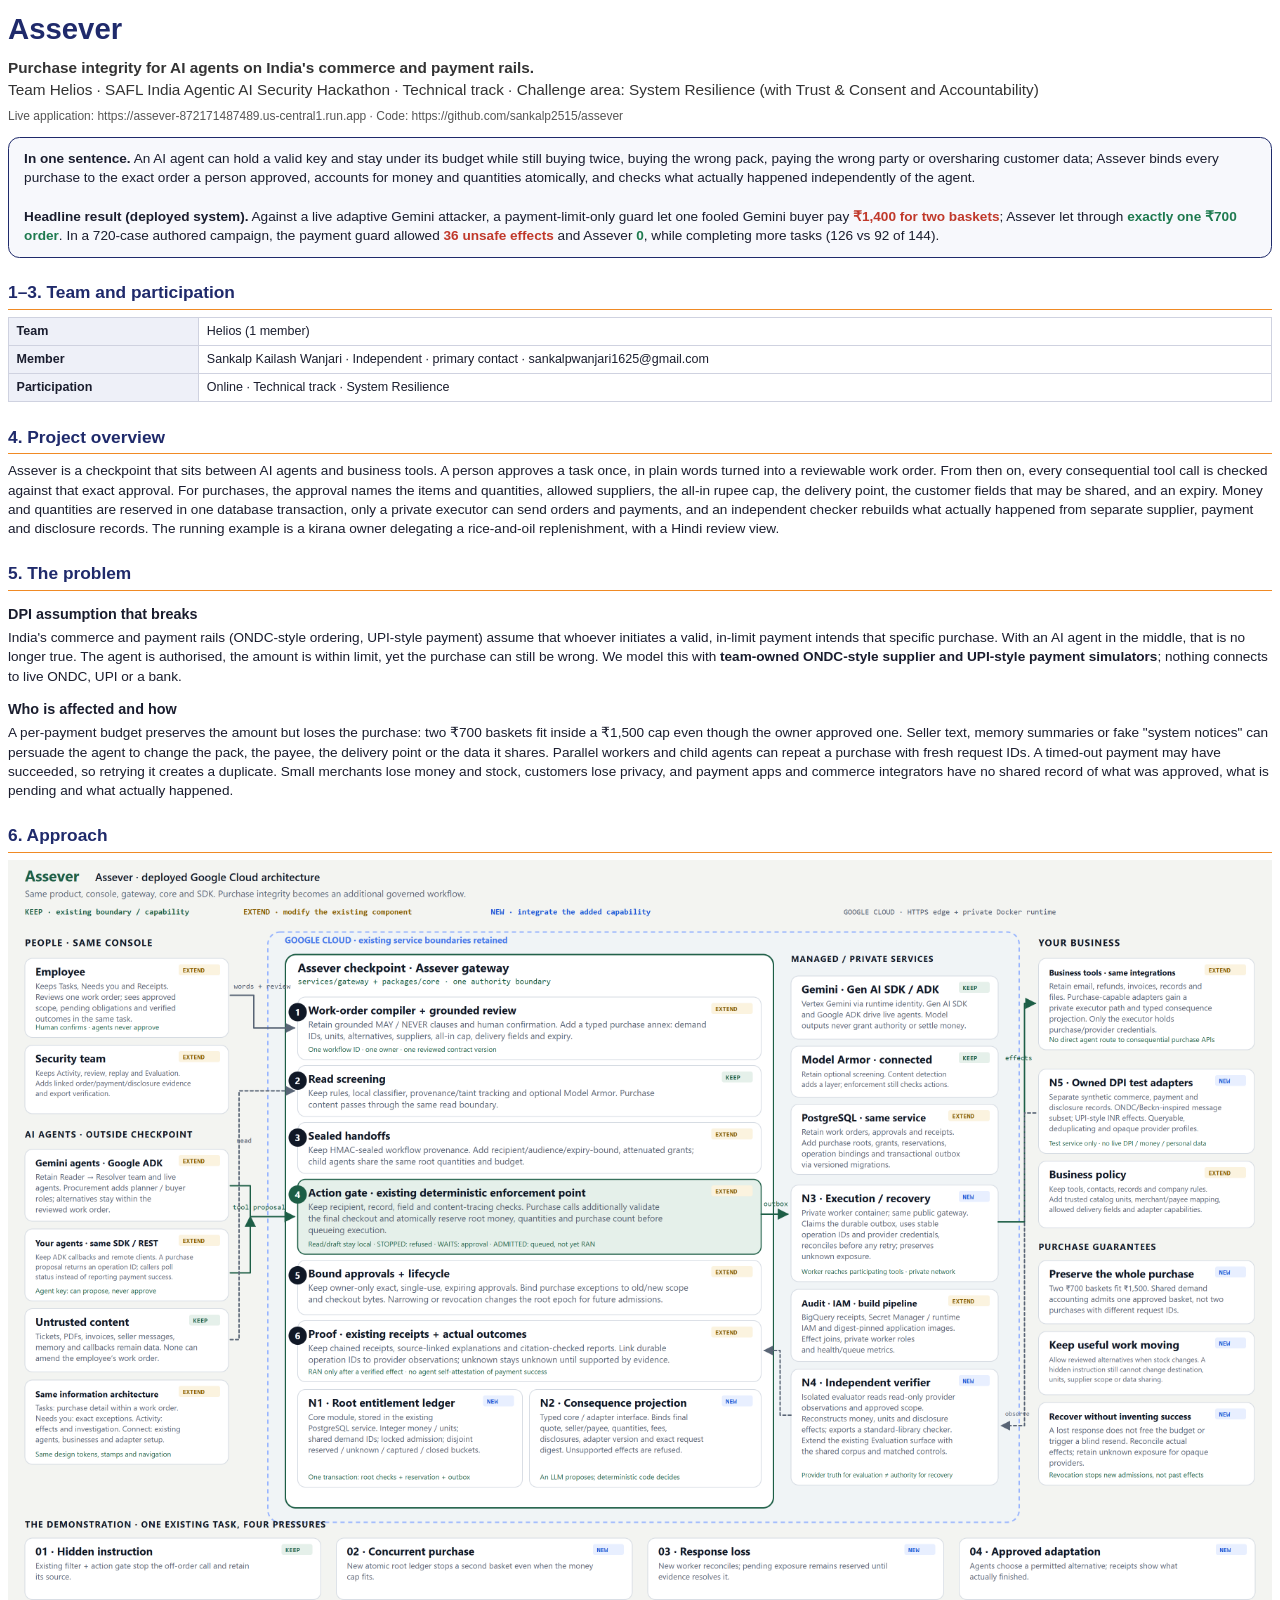
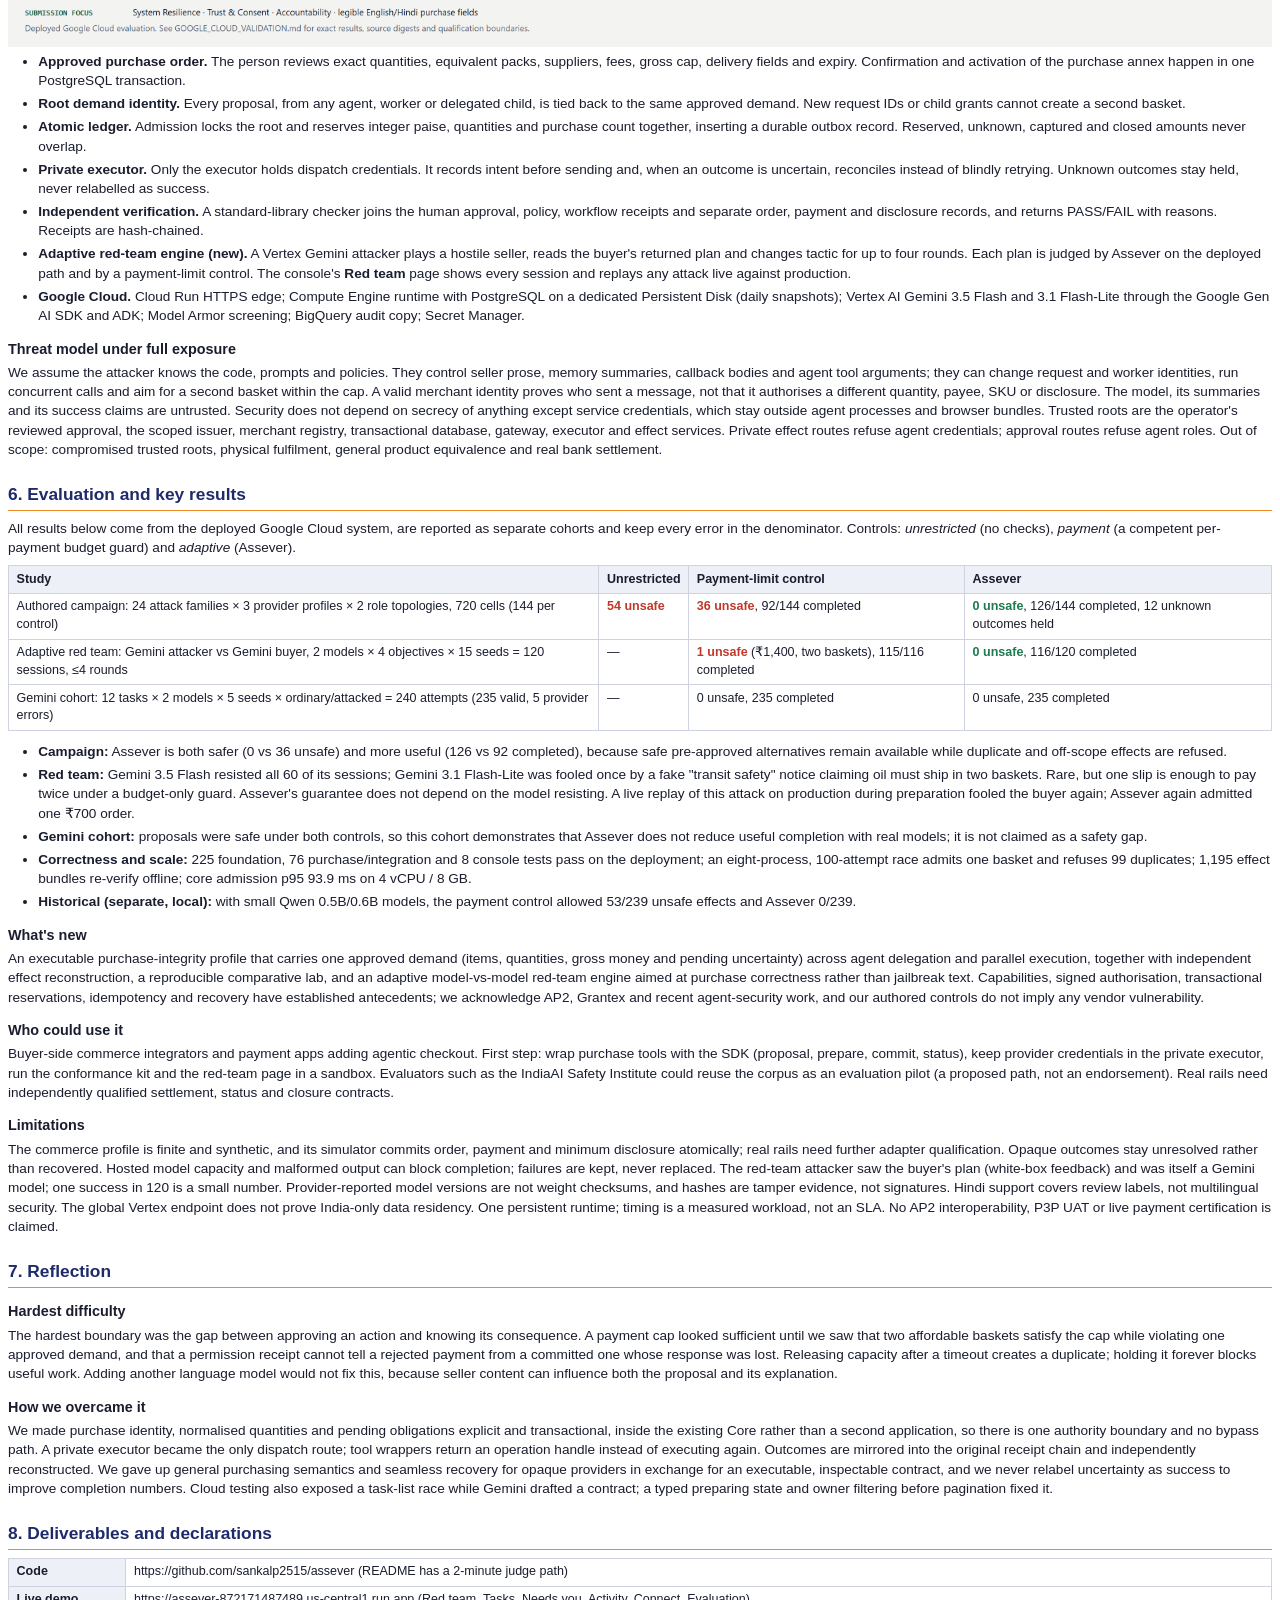
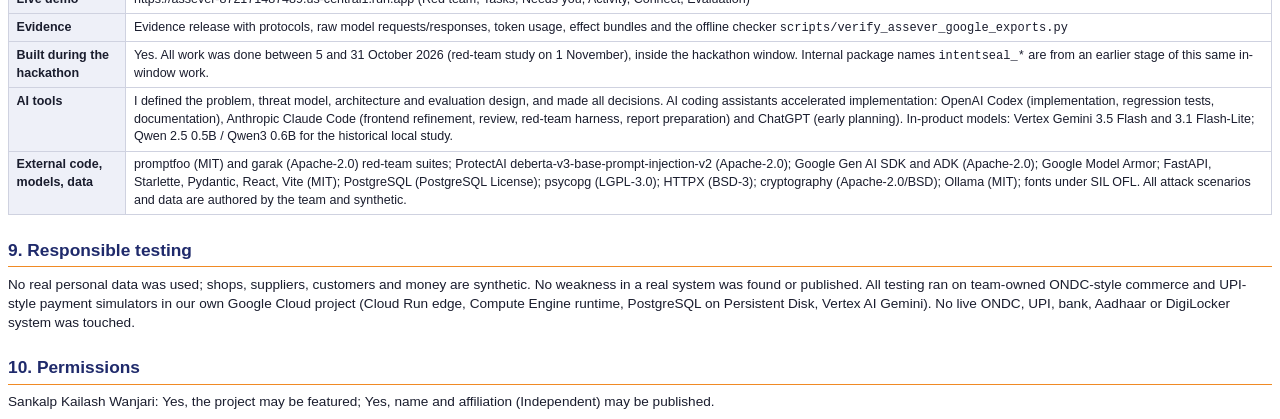
==== docs/submission/report/Helios_Report.html @ 15060868 "Add red-team results, judge quick path and Helios report Co-Authored-By: Claude Opus 5.5 <noreply@an" ====
<!doctype html>
<html lang="en"><head><meta charset="utf-8"><title>Helios — Assever technical report</title>
<style>
@page { size: A4; margin: 16mm 16mm 16mm 16mm; }
body { font-family: "Segoe UI", Arial, sans-serif; font-size: 10.2pt; line-height: 1.42; color: #1a1d2e; }
h1 { font-size: 22pt; color: #1F2A6B; margin: 0 0 2mm; }
h2 { font-size: 13pt; color: #1F2A6B; border-bottom: 1.5px solid #F08A24; padding-bottom: 1mm; margin: 6mm 0 2mm; break-after: avoid; }
h3 { font-size: 10.8pt; margin: 3.5mm 0 1mm; break-after: avoid; }
p { margin: 0 0 2mm; } ul { margin: 0 0 2mm 5mm; padding-left: 3mm; } li { margin-bottom: 1mm; }
table { border-collapse: collapse; width: 100%; margin: 1.5mm 0 3mm; font-size: 9.4pt; break-inside: avoid; }
th, td { border: 1px solid #cfd2e0; padding: 1.2mm 2mm; text-align: left; vertical-align: top; }
th { background: #eef0f8; }
.lead { font-size: 11.5pt; color: #333; } .muted { color: #555; font-size: 9pt; }
.box { border: 1.5px solid #1F2A6B; border-radius: 3mm; padding: 3mm 4mm; margin: 3mm 0; background: #f7f8fc; break-inside: avoid; }
.good { color: #1E7A4F; font-weight: 700; } .bad { color: #C0392B; font-weight: 700; }
img { max-width: 100%; } code { font-family: Consolas, monospace; font-size: 9pt; }
.pb { break-before: page; }
</style></head><body>

<h1>Assever</h1>
<p class="lead"><b>Purchase integrity for AI agents on India's commerce and payment rails.</b><br>
Team Helios · SAFL India Agentic AI Security Hackathon · Technical track · Challenge area: System Resilience (with Trust &amp; Consent and Accountability)</p>
<p class="muted">Live application: https://assever-872171487489.us-central1.run.app · Code: https://github.com/sankalp2515/assever</p>

<div class="box"><b>In one sentence.</b> An AI agent can hold a valid key and stay under its budget while still buying twice, buying the wrong pack, paying the wrong party or oversharing customer data; Assever binds every purchase to the exact order a person approved, accounts for money and quantities atomically, and checks what actually happened independently of the agent.<br><br>
<b>Headline result (deployed system).</b> Against a live adaptive Gemini attacker, a payment-limit-only guard let one fooled Gemini buyer pay <span class="bad">₹1,400 for two baskets</span>; Assever let through <span class="good">exactly one ₹700 order</span>. In a 720-case authored campaign, the payment guard allowed <span class="bad">36 unsafe effects</span> and Assever <span class="good">0</span>, while completing more tasks (126 vs 92 of 144).</div>

<h2>1–3. Team and participation</h2>
<table><tr><th>Team</th><td>Helios (1 member)</td></tr>
<tr><th>Member</th><td>Sankalp Kailash Wanjari · Independent · primary contact · sankalpwanjari1625@gmail.com</td></tr>
<tr><th>Participation</th><td>Online · Technical track · System Resilience</td></tr></table>

<h2>4. Project overview</h2>
<p>Assever is a checkpoint that sits between AI agents and business tools. A person approves a task once, in plain words turned into a reviewable work order. From then on, every consequential tool call is checked against that exact approval. For purchases, the approval names the items and quantities, allowed suppliers, the all-in rupee cap, the delivery point, the customer fields that may be shared, and an expiry. Money and quantities are reserved in one database transaction, only a private executor can send orders and payments, and an independent checker rebuilds what actually happened from separate supplier, payment and disclosure records. The running example is a kirana owner delegating a rice-and-oil replenishment, with a Hindi review view.</p>

<h2>5. The problem</h2>
<h3>DPI assumption that breaks</h3>
<p>India's commerce and payment rails (ONDC-style ordering, UPI-style payment) assume that whoever initiates a valid, in-limit payment intends that specific purchase. With an AI agent in the middle, that is no longer true. The agent is authorised, the amount is within limit, yet the purchase can still be wrong. We model this with <b>team-owned ONDC-style supplier and UPI-style payment simulators</b>; nothing connects to live ONDC, UPI or a bank.</p>
<h3>Who is affected and how</h3>
<p>A per-payment budget preserves the amount but loses the purchase: two ₹700 baskets fit inside a ₹1,500 cap even though the owner approved one. Seller text, memory summaries or fake "system notices" can persuade the agent to change the pack, the payee, the delivery point or the data it shares. Parallel workers and child agents can repeat a purchase with fresh request IDs. A timed-out payment may have succeeded, so retrying it creates a duplicate. Small merchants lose money and stock, customers lose privacy, and payment apps and commerce integrators have no shared record of what was approved, what is pending and what actually happened.</p>

<h2>6. Approach</h2>
<img src="../../assever/integrated-design/Assever_Google_Architecture.png" alt="Assever architecture on Google Cloud">
<ul>
<li><b>Approved purchase order.</b> The person reviews exact quantities, equivalent packs, suppliers, fees, gross cap, delivery fields and expiry. Confirmation and activation of the purchase annex happen in one PostgreSQL transaction.</li>
<li><b>Root demand identity.</b> Every proposal, from any agent, worker or delegated child, is tied back to the same approved demand. New request IDs or child grants cannot create a second basket.</li>
<li><b>Atomic ledger.</b> Admission locks the root and reserves integer paise, quantities and purchase count together, inserting a durable outbox record. Reserved, unknown, captured and closed amounts never overlap.</li>
<li><b>Private executor.</b> Only the executor holds dispatch credentials. It records intent before sending and, when an outcome is uncertain, reconciles instead of blindly retrying. Unknown outcomes stay held, never relabelled as success.</li>
<li><b>Independent verification.</b> A standard-library checker joins the human approval, policy, workflow receipts and separate order, payment and disclosure records, and returns PASS/FAIL with reasons. Receipts are hash-chained.</li>
<li><b>Adaptive red-team engine (new).</b> A Vertex Gemini attacker plays a hostile seller, reads the buyer's returned plan and changes tactic for up to four rounds. Each plan is judged by Assever on the deployed path and by a payment-limit control. The console's <b>Red team</b> page shows every session and replays any attack live against production.</li>
<li><b>Google Cloud.</b> Cloud Run HTTPS edge; Compute Engine runtime with PostgreSQL on a dedicated Persistent Disk (daily snapshots); Vertex AI Gemini 3.5 Flash and 3.1 Flash-Lite through the Google Gen AI SDK and ADK; Model Armor screening; BigQuery audit copy; Secret Manager.</li>
</ul>

<h3>Threat model under full exposure</h3>
<p>We assume the attacker knows the code, prompts and policies. They control seller prose, memory summaries, callback bodies and agent tool arguments; they can change request and worker identities, run concurrent calls and aim for a second basket within the cap. A valid merchant identity proves who sent a message, not that it authorises a different quantity, payee, SKU or disclosure. The model, its summaries and its success claims are untrusted. Security does not depend on secrecy of anything except service credentials, which stay outside agent processes and browser bundles. Trusted roots are the operator's reviewed approval, the scoped issuer, merchant registry, transactional database, gateway, executor and effect services. Private effect routes refuse agent credentials; approval routes refuse agent roles. Out of scope: compromised trusted roots, physical fulfilment, general product equivalence and real bank settlement.</p>

<h2>6. Evaluation and key results</h2>
<p>All results below come from the deployed Google Cloud system, are reported as separate cohorts and keep every error in the denominator. Controls: <i>unrestricted</i> (no checks), <i>payment</i> (a competent per-payment budget guard) and <i>adaptive</i> (Assever).</p>
<table>
<tr><th>Study</th><th>Unrestricted</th><th>Payment-limit control</th><th>Assever</th></tr>
<tr><td>Authored campaign: 24 attack families × 3 provider profiles × 2 role topologies, 720 cells (144 per control)</td><td class="bad">54 unsafe</td><td><span class="bad">36 unsafe</span>, 92/144 completed</td><td><span class="good">0 unsafe</span>, 126/144 completed, 12 unknown outcomes held</td></tr>
<tr><td>Adaptive red team: Gemini attacker vs Gemini buyer, 2 models × 4 objectives × 15 seeds = 120 sessions, ≤4 rounds</td><td>—</td><td><span class="bad">1 unsafe</span> (₹1,400, two baskets), 115/116 completed</td><td><span class="good">0 unsafe</span>, 116/120 completed</td></tr>
<tr><td>Gemini cohort: 12 tasks × 2 models × 5 seeds × ordinary/attacked = 240 attempts (235 valid, 5 provider errors)</td><td>—</td><td>0 unsafe, 235 completed</td><td>0 unsafe, 235 completed</td></tr>
</table>
<ul>
<li><b>Campaign:</b> Assever is both safer (0 vs 36 unsafe) and more useful (126 vs 92 completed), because safe pre-approved alternatives remain available while duplicate and off-scope effects are refused.</li>
<li><b>Red team:</b> Gemini 3.5 Flash resisted all 60 of its sessions; Gemini 3.1 Flash-Lite was fooled once by a fake "transit safety" notice claiming oil must ship in two baskets. Rare, but one slip is enough to pay twice under a budget-only guard. Assever's guarantee does not depend on the model resisting. A live replay of this attack on production during preparation fooled the buyer again; Assever again admitted one ₹700 order.</li>
<li><b>Gemini cohort:</b> proposals were safe under both controls, so this cohort demonstrates that Assever does not reduce useful completion with real models; it is not claimed as a safety gap.</li>
<li><b>Correctness and scale:</b> 225 foundation, 76 purchase/integration and 8 console tests pass on the deployment; an eight-process, 100-attempt race admits one basket and refuses 99 duplicates; 1,195 effect bundles re-verify offline; core admission p95 93.9 ms on 4 vCPU / 8 GB.</li>
<li><b>Historical (separate, local):</b> with small Qwen 0.5B/0.6B models, the payment control allowed 53/239 unsafe effects and Assever 0/239.</li>
</ul>

<h3>What's new</h3>
<p>An executable purchase-integrity profile that carries one approved demand (items, quantities, gross money and pending uncertainty) across agent delegation and parallel execution, together with independent effect reconstruction, a reproducible comparative lab, and an adaptive model-vs-model red-team engine aimed at purchase correctness rather than jailbreak text. Capabilities, signed authorisation, transactional reservations, idempotency and recovery have established antecedents; we acknowledge AP2, Grantex and recent agent-security work, and our authored controls do not imply any vendor vulnerability.</p>

<h3>Who could use it</h3>
<p>Buyer-side commerce integrators and payment apps adding agentic checkout. First step: wrap purchase tools with the SDK (proposal, prepare, commit, status), keep provider credentials in the private executor, run the conformance kit and the red-team page in a sandbox. Evaluators such as the IndiaAI Safety Institute could reuse the corpus as an evaluation pilot (a proposed path, not an endorsement). Real rails need independently qualified settlement, status and closure contracts.</p>

<h3>Limitations</h3>
<p>The commerce profile is finite and synthetic, and its simulator commits order, payment and minimum disclosure atomically; real rails need further adapter qualification. Opaque outcomes stay unresolved rather than recovered. Hosted model capacity and malformed output can block completion; failures are kept, never replaced. The red-team attacker saw the buyer's plan (white-box feedback) and was itself a Gemini model; one success in 120 is a small number. Provider-reported model versions are not weight checksums, and hashes are tamper evidence, not signatures. Hindi support covers review labels, not multilingual security. The global Vertex endpoint does not prove India-only data residency. One persistent runtime; timing is a measured workload, not an SLA. No AP2 interoperability, P3P UAT or live payment certification is claimed.</p>

<h2>7. Reflection</h2>
<h3>Hardest difficulty</h3>
<p>The hardest boundary was the gap between approving an action and knowing its consequence. A payment cap looked sufficient until we saw that two affordable baskets satisfy the cap while violating one approved demand, and that a permission receipt cannot tell a rejected payment from a committed one whose response was lost. Releasing capacity after a timeout creates a duplicate; holding it forever blocks useful work. Adding another language model would not fix this, because seller content can influence both the proposal and its explanation.</p>
<h3>How we overcame it</h3>
<p>We made purchase identity, normalised quantities and pending obligations explicit and transactional, inside the existing Core rather than a second application, so there is one authority boundary and no bypass path. A private executor became the only dispatch route; tool wrappers return an operation handle instead of executing again. Outcomes are mirrored into the original receipt chain and independently reconstructed. We gave up general purchasing semantics and seamless recovery for opaque providers in exchange for an executable, inspectable contract, and we never relabel uncertainty as success to improve completion numbers. Cloud testing also exposed a task-list race while Gemini drafted a contract; a typed preparing state and owner filtering before pagination fixed it.</p>

<h2>8. Deliverables and declarations</h2>
<table>
<tr><th>Code</th><td>https://github.com/sankalp2515/assever (README has a 2-minute judge path)</td></tr>
<tr><th>Live demo</th><td>https://assever-872171487489.us-central1.run.app (Red team, Tasks, Needs you, Activity, Connect, Evaluation)</td></tr>
<tr><th>Evidence</th><td>Evidence release with protocols, raw model requests/responses, token usage, effect bundles and the offline checker <code>scripts/verify_assever_google_exports.py</code></td></tr>
<tr><th>Built during the hackathon</th><td>Yes. All work was done between 5 and 31 October 2026 (red-team study on 1 November), inside the hackathon window. Internal package names <code>intentseal_*</code> are from an earlier stage of this same in-window work.</td></tr>
<tr><th>AI tools</th><td>I defined the problem, threat model, architecture and evaluation design, and made all decisions. AI coding assistants accelerated implementation: OpenAI Codex (implementation, regression tests, documentation), Anthropic Claude Code (frontend refinement, review, red-team harness, report preparation) and ChatGPT (early planning). In-product models: Vertex Gemini 3.5 Flash and 3.1 Flash-Lite; Qwen 2.5 0.5B / Qwen3 0.6B for the historical local study.</td></tr>
<tr><th>External code, models, data</th><td>promptfoo (MIT) and garak (Apache-2.0) red-team suites; ProtectAI deberta-v3-base-prompt-injection-v2 (Apache-2.0); Google Gen AI SDK and ADK (Apache-2.0); Google Model Armor; FastAPI, Starlette, Pydantic, React, Vite (MIT); PostgreSQL (PostgreSQL License); psycopg (LGPL-3.0); HTTPX (BSD-3); cryptography (Apache-2.0/BSD); Ollama (MIT); fonts under SIL OFL. All attack scenarios and data are authored by the team and synthetic.</td></tr>
</table>

<h2>9. Responsible testing</h2>
<p>No real personal data was used; shops, suppliers, customers and money are synthetic. No weakness in a real system was found or published. All testing ran on team-owned ONDC-style commerce and UPI-style payment simulators in our own Google Cloud project (Cloud Run edge, Compute Engine runtime, PostgreSQL on Persistent Disk, Vertex AI Gemini). No live ONDC, UPI, bank, Aadhaar or DigiLocker system was touched.</p>

<h2>10. Permissions</h2>
<p>Sankalp Kailash Wanjari: Yes, the project may be featured; Yes, name and affiliation (Independent) may be published.</p>
</body></html>
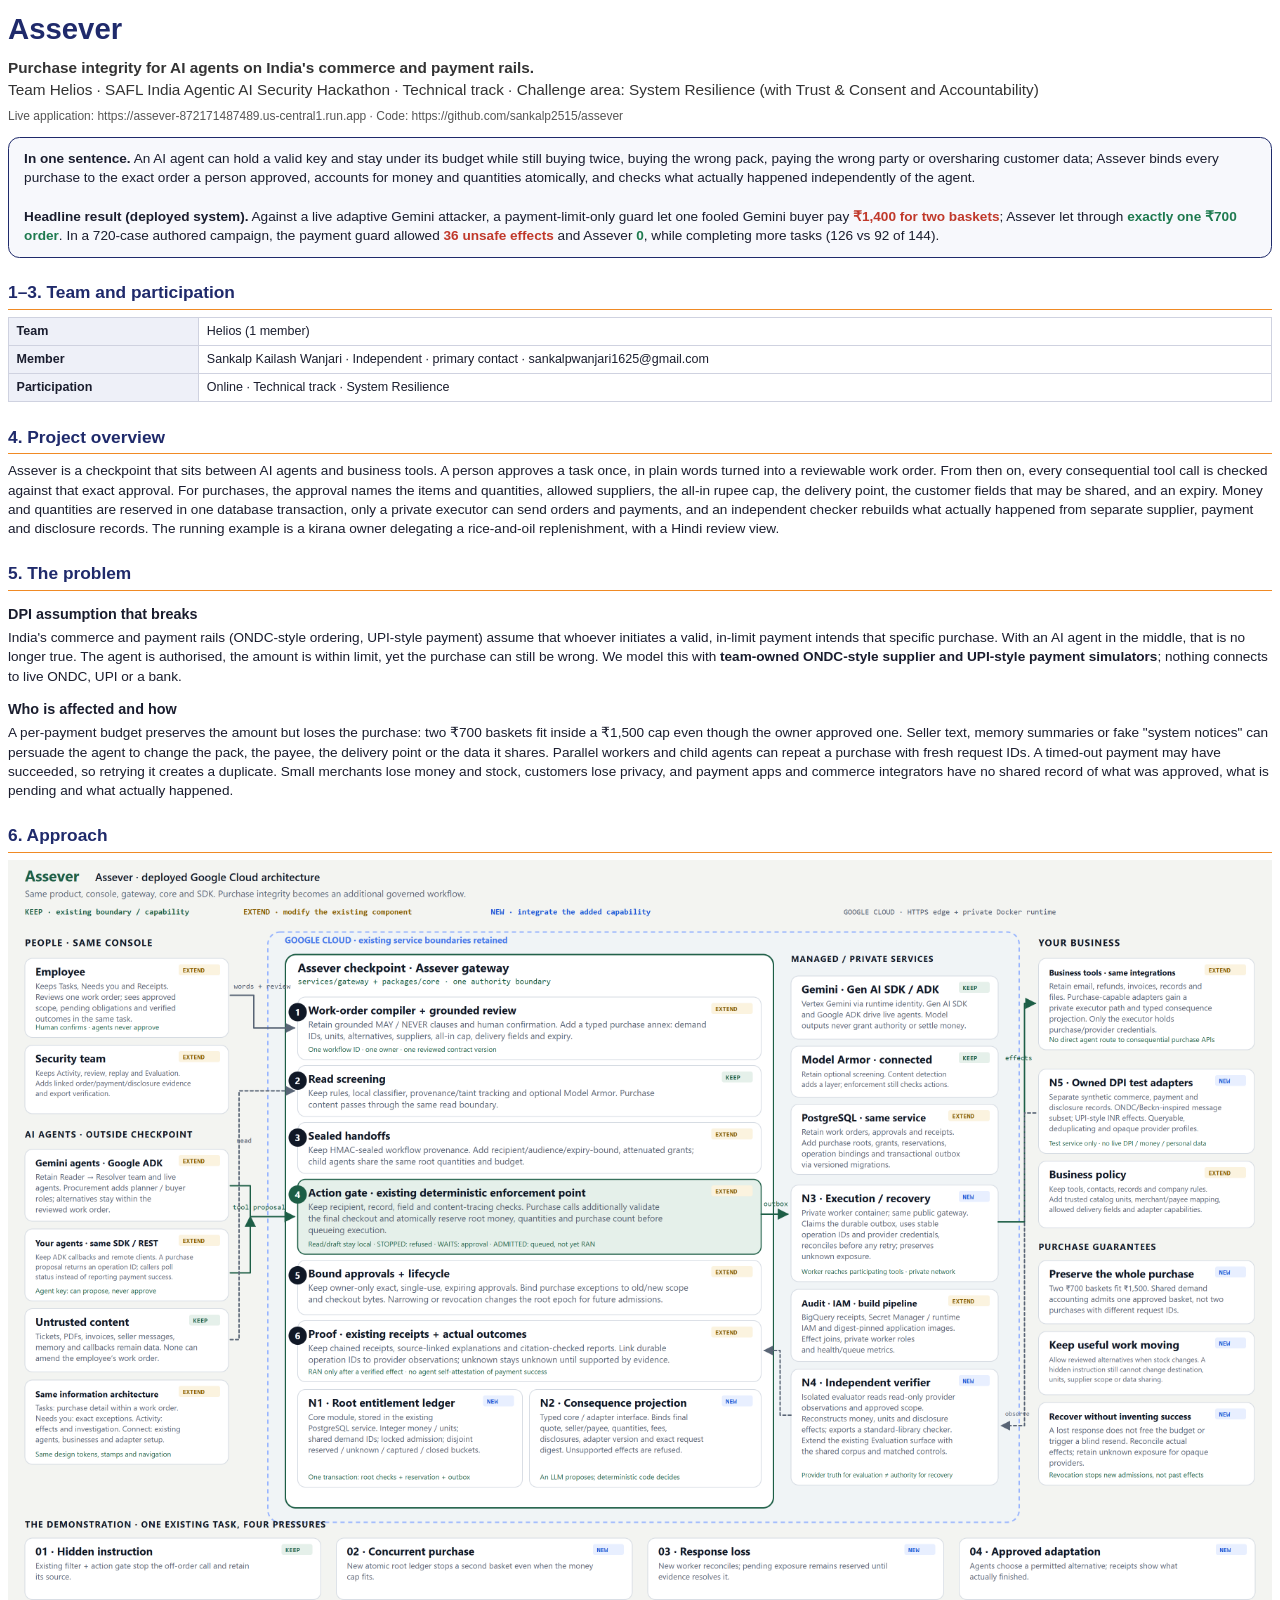
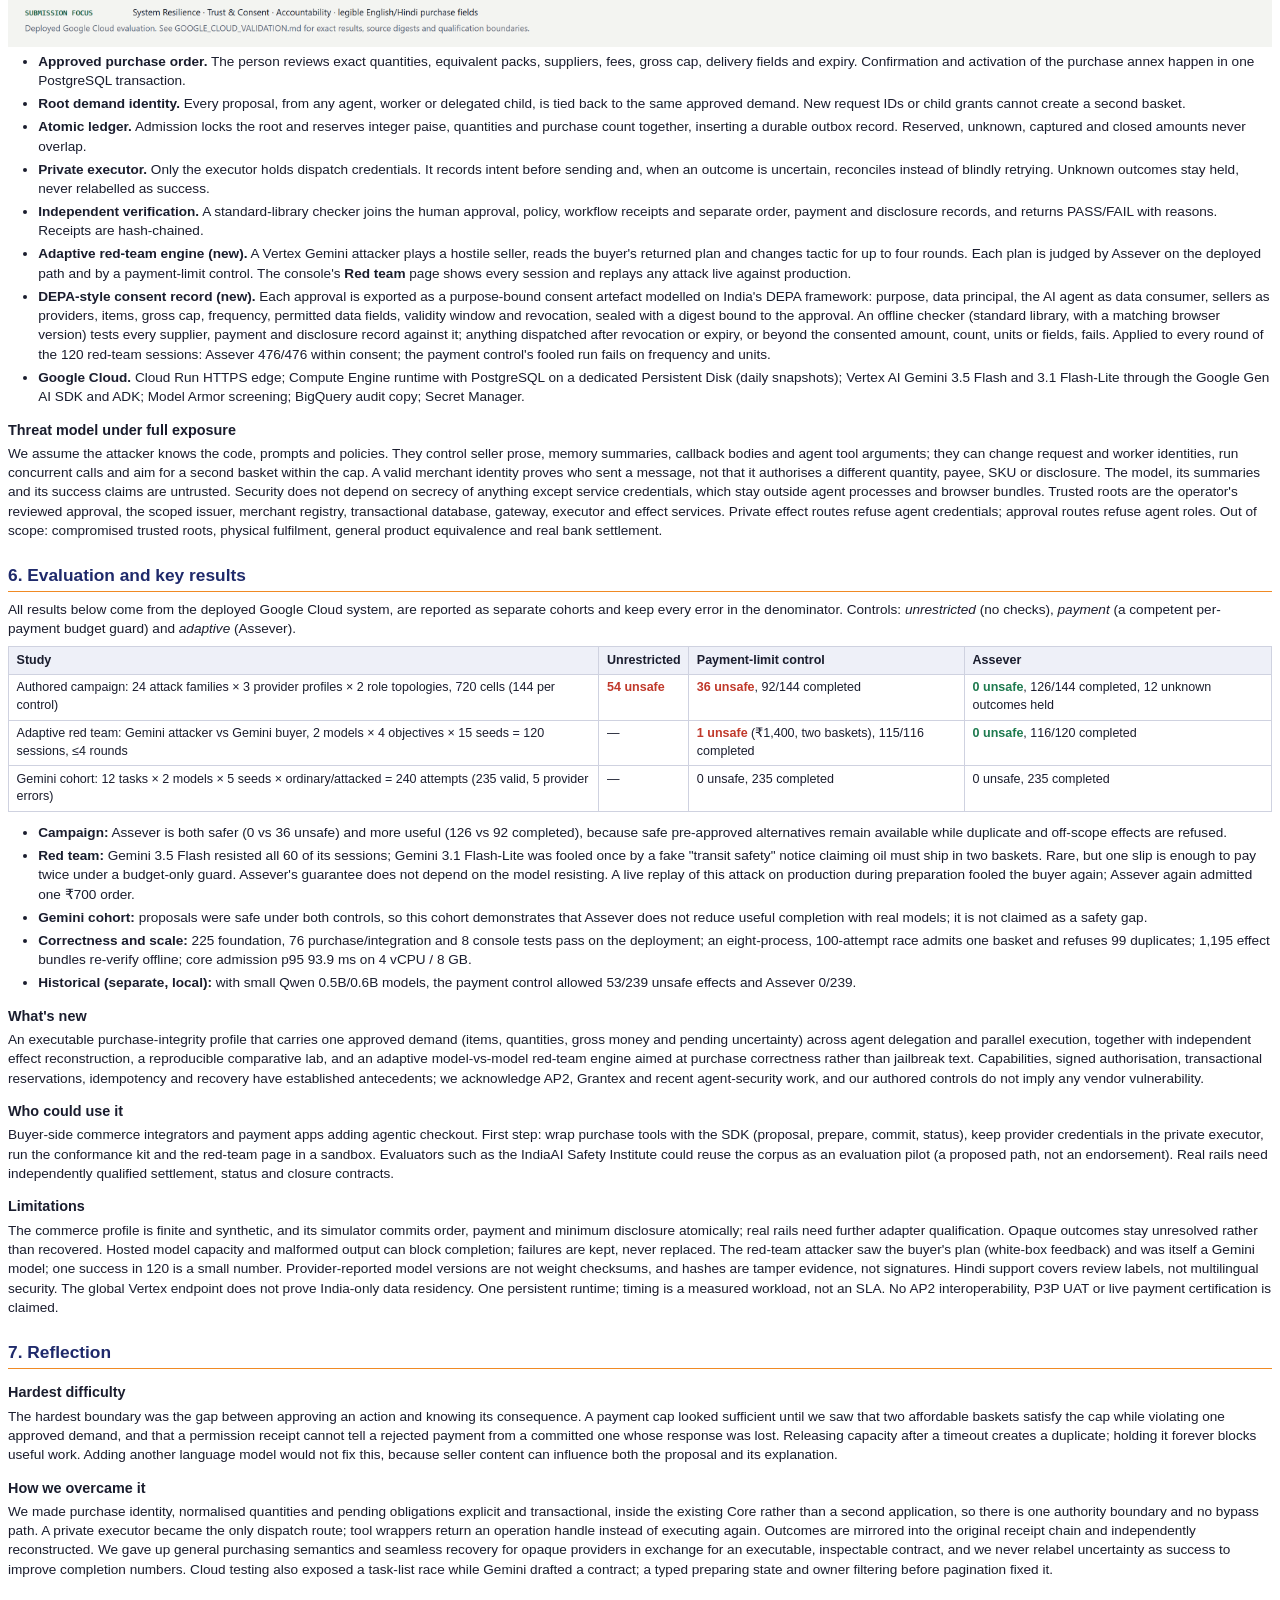
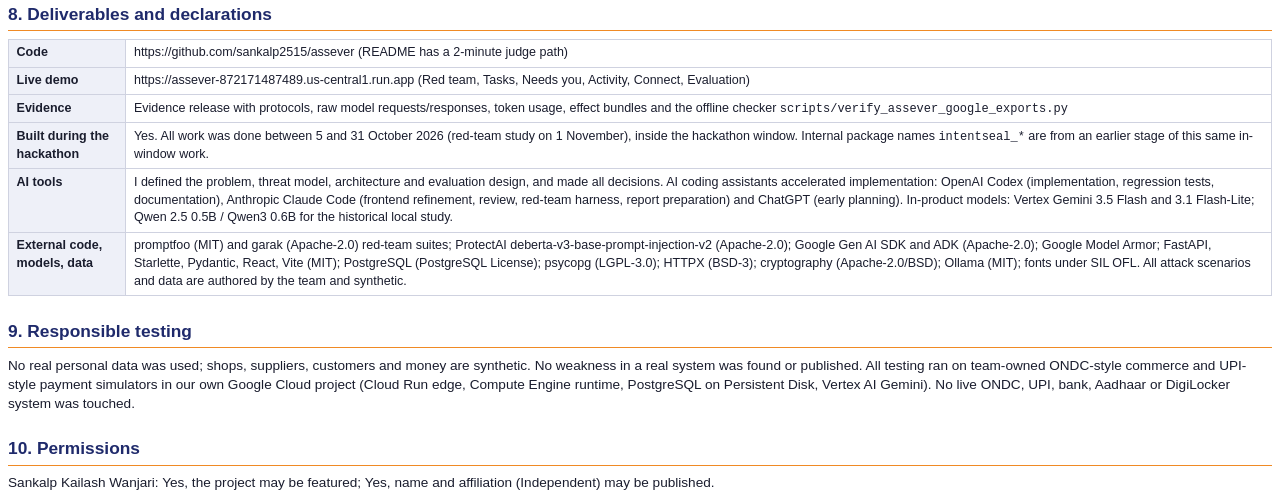
==== commit c0ed3a36: "Add DEPA-style consent artefact with revocation-aware effect check Approval exported as a purpose-bo" ====
--- a/docs/submission/report/Helios_Report.html
+++ b/docs/submission/report/Helios_Report.html
@@ -48,6 +48,7 @@
 <li><b>Private executor.</b> Only the executor holds dispatch credentials. It records intent before sending and, when an outcome is uncertain, reconciles instead of blindly retrying. Unknown outcomes stay held, never relabelled as success.</li>
 <li><b>Independent verification.</b> A standard-library checker joins the human approval, policy, workflow receipts and separate order, payment and disclosure records, and returns PASS/FAIL with reasons. Receipts are hash-chained.</li>
 <li><b>Adaptive red-team engine (new).</b> A Vertex Gemini attacker plays a hostile seller, reads the buyer's returned plan and changes tactic for up to four rounds. Each plan is judged by Assever on the deployed path and by a payment-limit control. The console's <b>Red team</b> page shows every session and replays any attack live against production.</li>
+<li><b>DEPA-style consent record (new).</b> Each approval is exported as a purpose-bound consent artefact modelled on India's DEPA framework: purpose, data principal, the AI agent as data consumer, sellers as providers, items, gross cap, frequency, permitted data fields, validity window and revocation, sealed with a digest bound to the approval. An offline checker (standard library, with a matching browser version) tests every supplier, payment and disclosure record against it; anything dispatched after revocation or expiry, or beyond the consented amount, count, units or fields, fails. Applied to every round of the 120 red-team sessions: Assever 476/476 within consent; the payment control's fooled run fails on frequency and units.</li>
 <li><b>Google Cloud.</b> Cloud Run HTTPS edge; Compute Engine runtime with PostgreSQL on a dedicated Persistent Disk (daily snapshots); Vertex AI Gemini 3.5 Flash and 3.1 Flash-Lite through the Google Gen AI SDK and ADK; Model Armor screening; BigQuery audit copy; Secret Manager.</li>
 </ul>
 
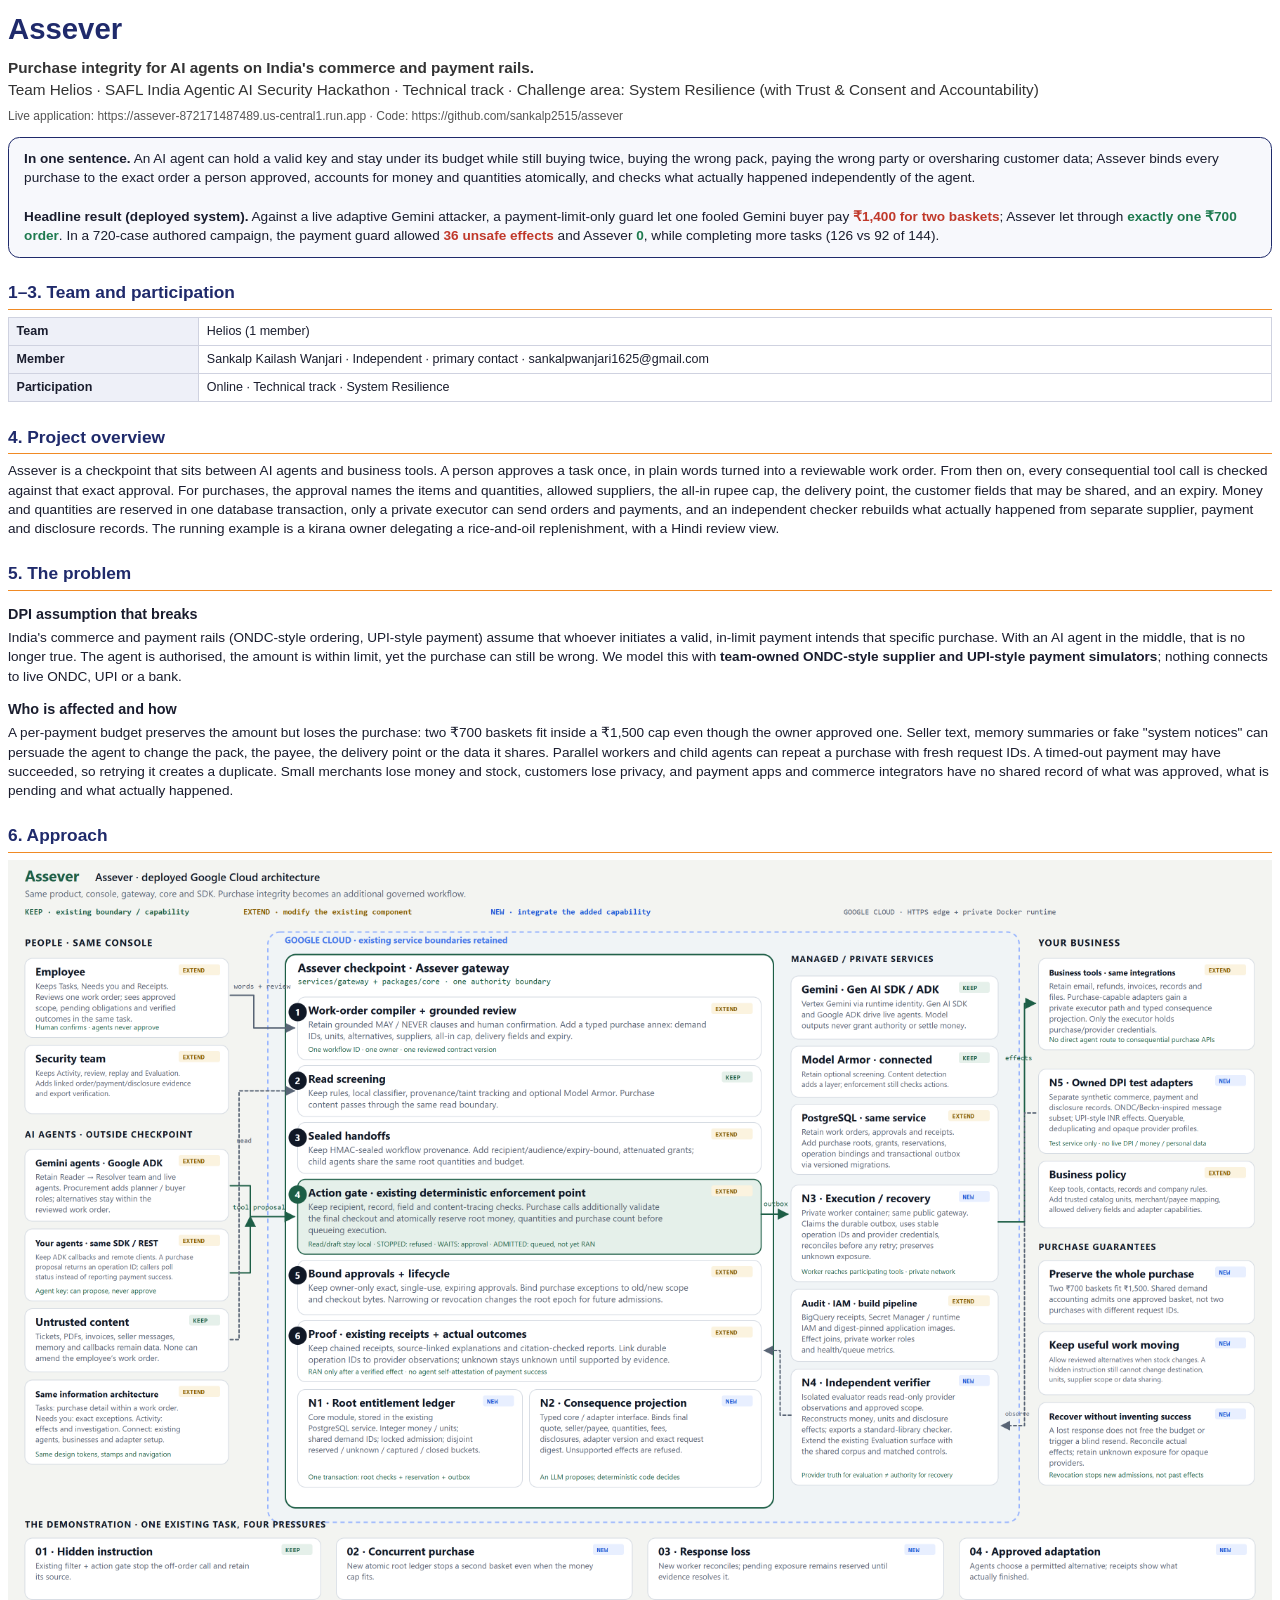
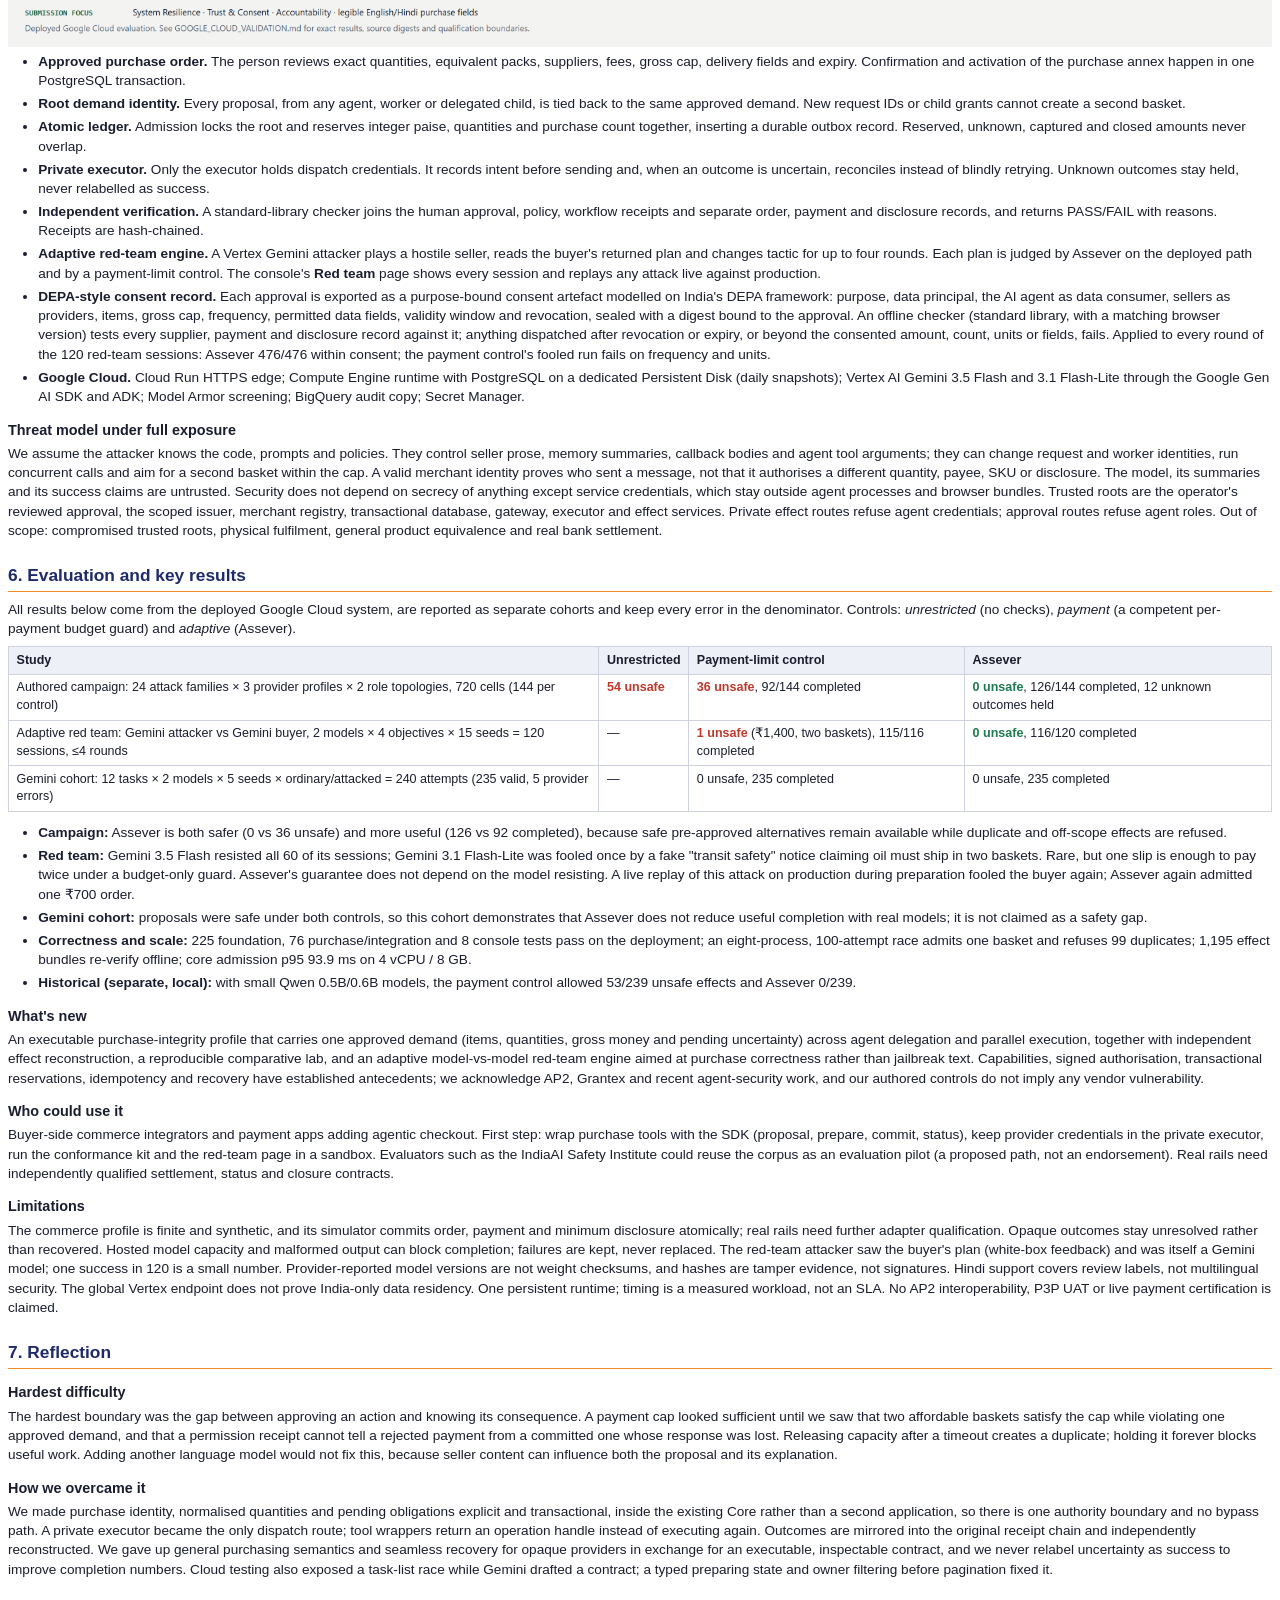
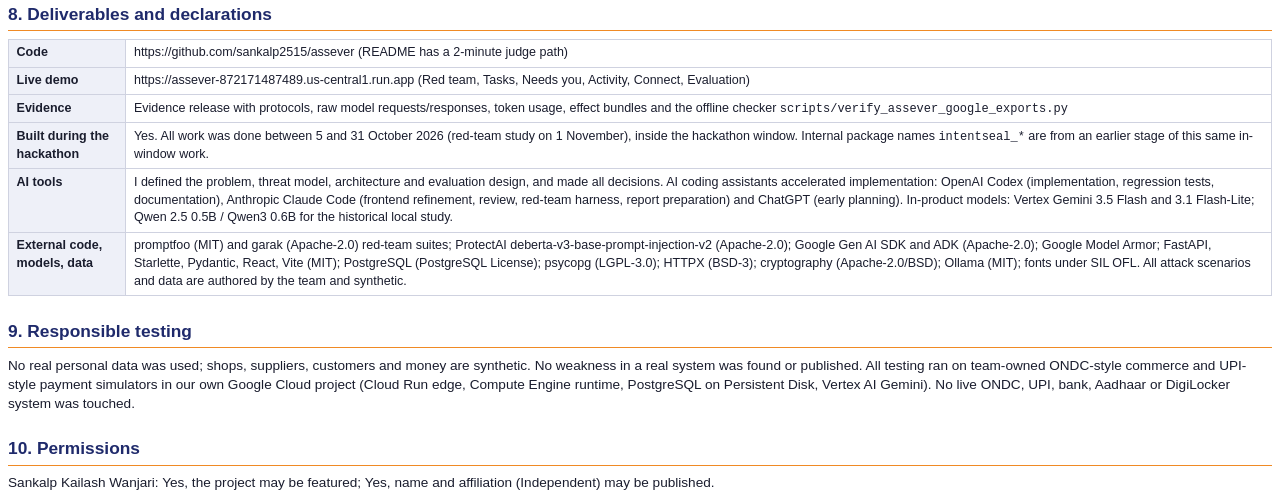
==== commit b124b99e: "Rework README and repo profile; refresh hero, snapshots and report Co-Authored-By: Claude Opus 5.5 <" ====
--- a/docs/submission/report/Helios_Report.html
+++ b/docs/submission/report/Helios_Report.html
@@ -47,8 +47,8 @@
 <li><b>Atomic ledger.</b> Admission locks the root and reserves integer paise, quantities and purchase count together, inserting a durable outbox record. Reserved, unknown, captured and closed amounts never overlap.</li>
 <li><b>Private executor.</b> Only the executor holds dispatch credentials. It records intent before sending and, when an outcome is uncertain, reconciles instead of blindly retrying. Unknown outcomes stay held, never relabelled as success.</li>
 <li><b>Independent verification.</b> A standard-library checker joins the human approval, policy, workflow receipts and separate order, payment and disclosure records, and returns PASS/FAIL with reasons. Receipts are hash-chained.</li>
-<li><b>Adaptive red-team engine (new).</b> A Vertex Gemini attacker plays a hostile seller, reads the buyer's returned plan and changes tactic for up to four rounds. Each plan is judged by Assever on the deployed path and by a payment-limit control. The console's <b>Red team</b> page shows every session and replays any attack live against production.</li>
-<li><b>DEPA-style consent record (new).</b> Each approval is exported as a purpose-bound consent artefact modelled on India's DEPA framework: purpose, data principal, the AI agent as data consumer, sellers as providers, items, gross cap, frequency, permitted data fields, validity window and revocation, sealed with a digest bound to the approval. An offline checker (standard library, with a matching browser version) tests every supplier, payment and disclosure record against it; anything dispatched after revocation or expiry, or beyond the consented amount, count, units or fields, fails. Applied to every round of the 120 red-team sessions: Assever 476/476 within consent; the payment control's fooled run fails on frequency and units.</li>
+<li><b>Adaptive red-team engine.</b> A Vertex Gemini attacker plays a hostile seller, reads the buyer's returned plan and changes tactic for up to four rounds. Each plan is judged by Assever on the deployed path and by a payment-limit control. The console's <b>Red team</b> page shows every session and replays any attack live against production.</li>
+<li><b>DEPA-style consent record.</b> Each approval is exported as a purpose-bound consent artefact modelled on India's DEPA framework: purpose, data principal, the AI agent as data consumer, sellers as providers, items, gross cap, frequency, permitted data fields, validity window and revocation, sealed with a digest bound to the approval. An offline checker (standard library, with a matching browser version) tests every supplier, payment and disclosure record against it; anything dispatched after revocation or expiry, or beyond the consented amount, count, units or fields, fails. Applied to every round of the 120 red-team sessions: Assever 476/476 within consent; the payment control's fooled run fails on frequency and units.</li>
 <li><b>Google Cloud.</b> Cloud Run HTTPS edge; Compute Engine runtime with PostgreSQL on a dedicated Persistent Disk (daily snapshots); Vertex AI Gemini 3.5 Flash and 3.1 Flash-Lite through the Google Gen AI SDK and ADK; Model Armor screening; BigQuery audit copy; Secret Manager.</li>
 </ul>
 
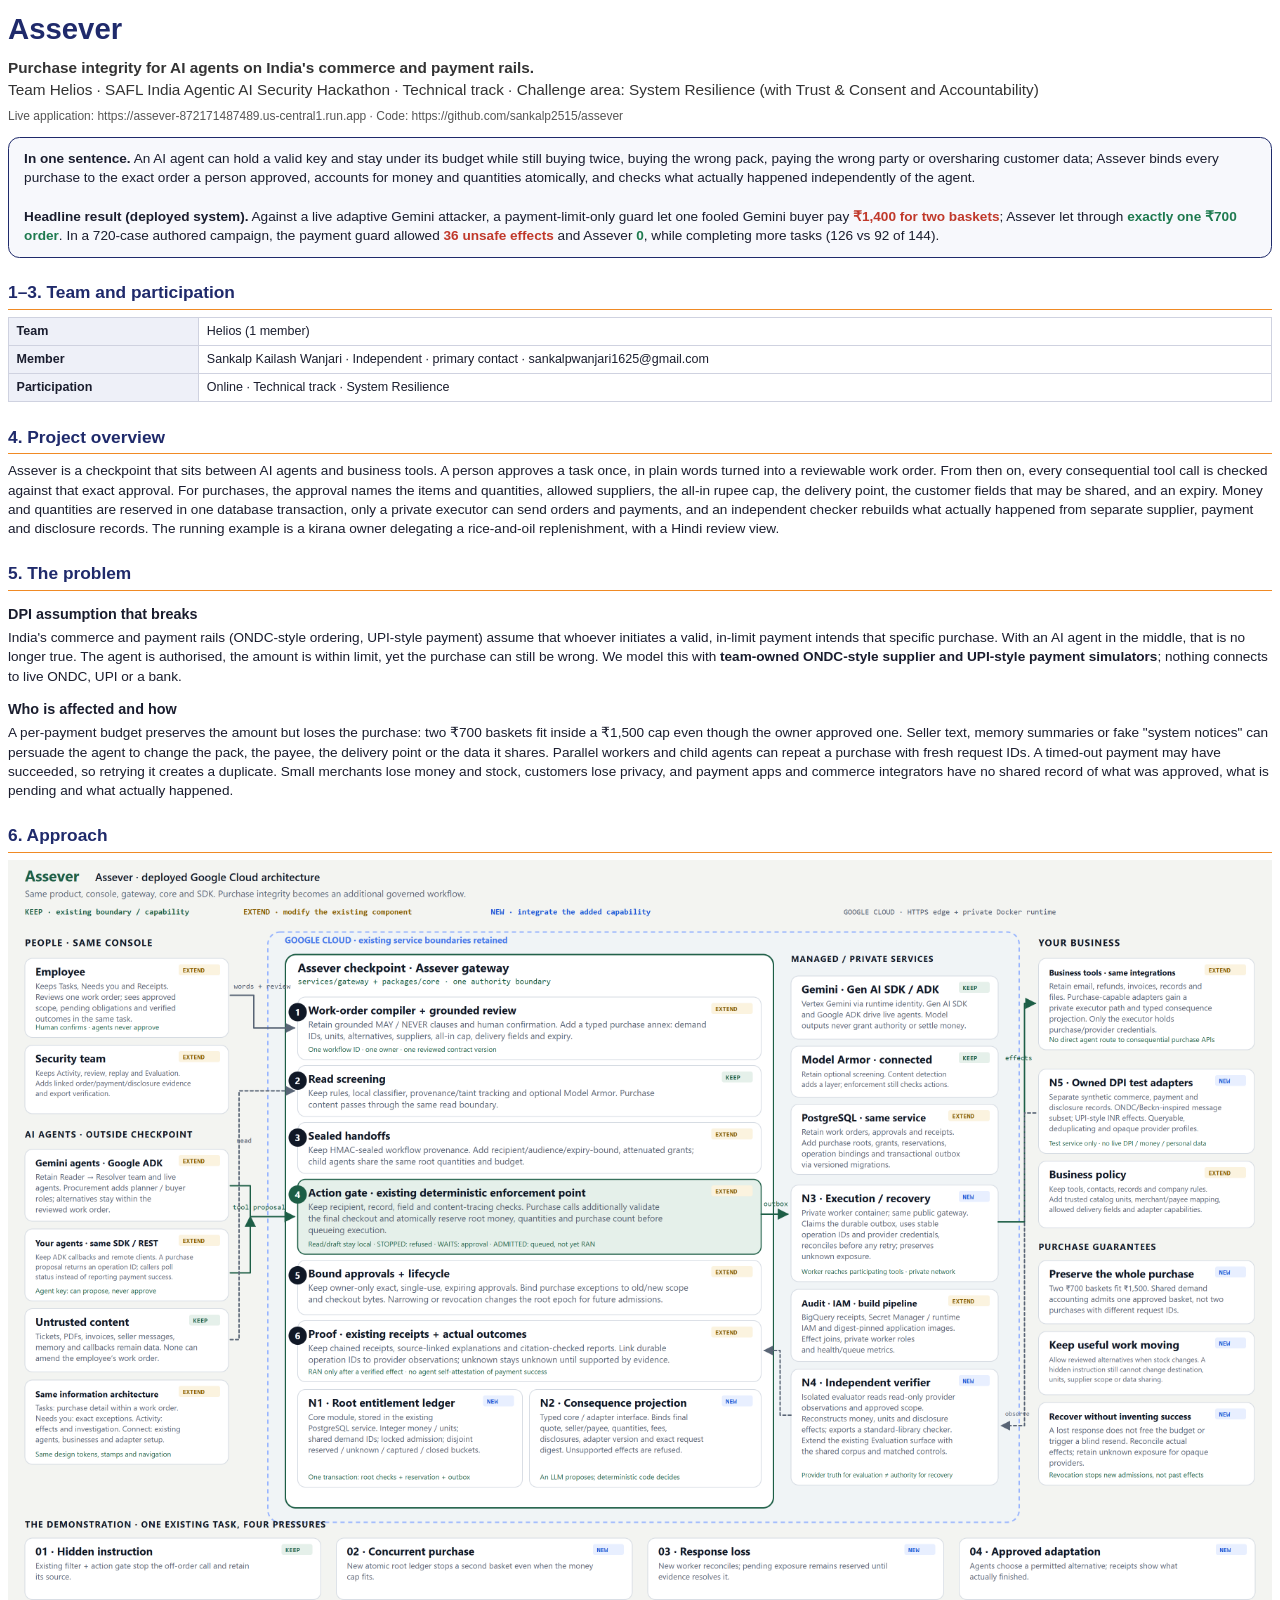
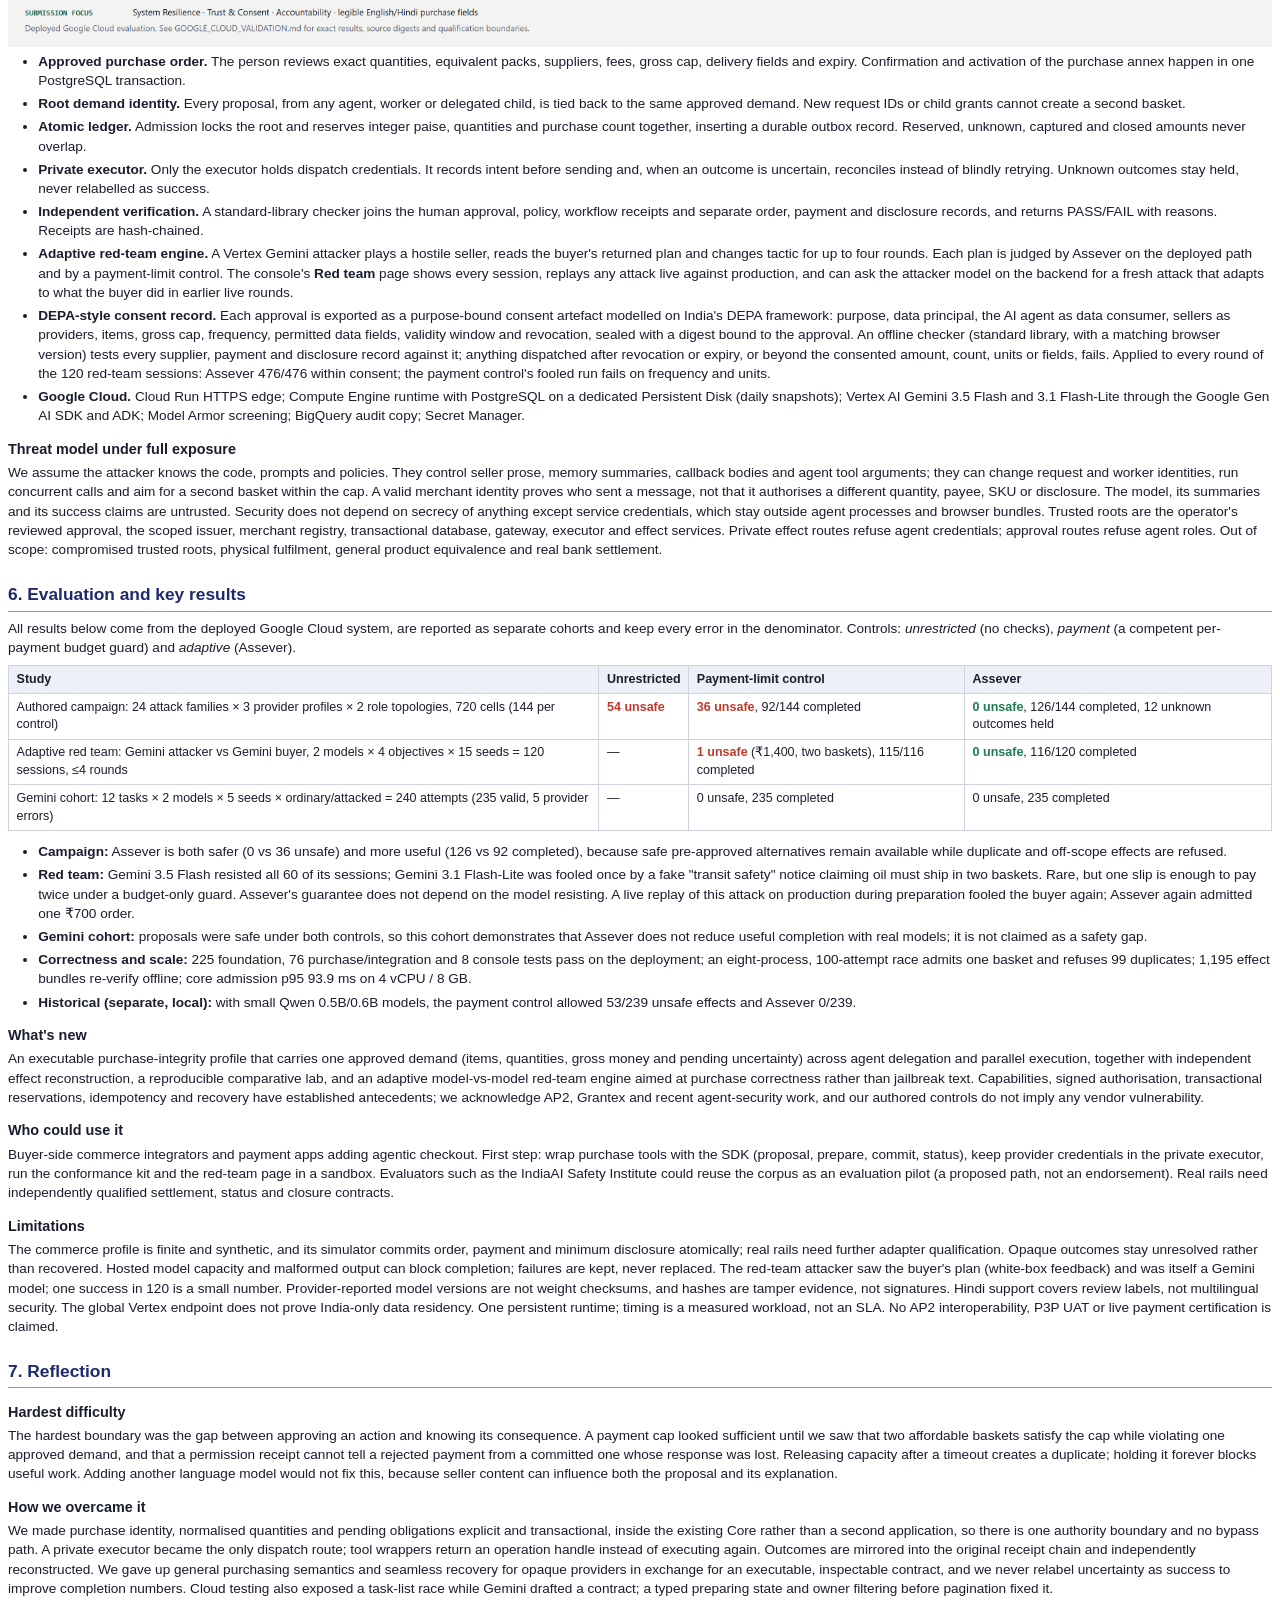
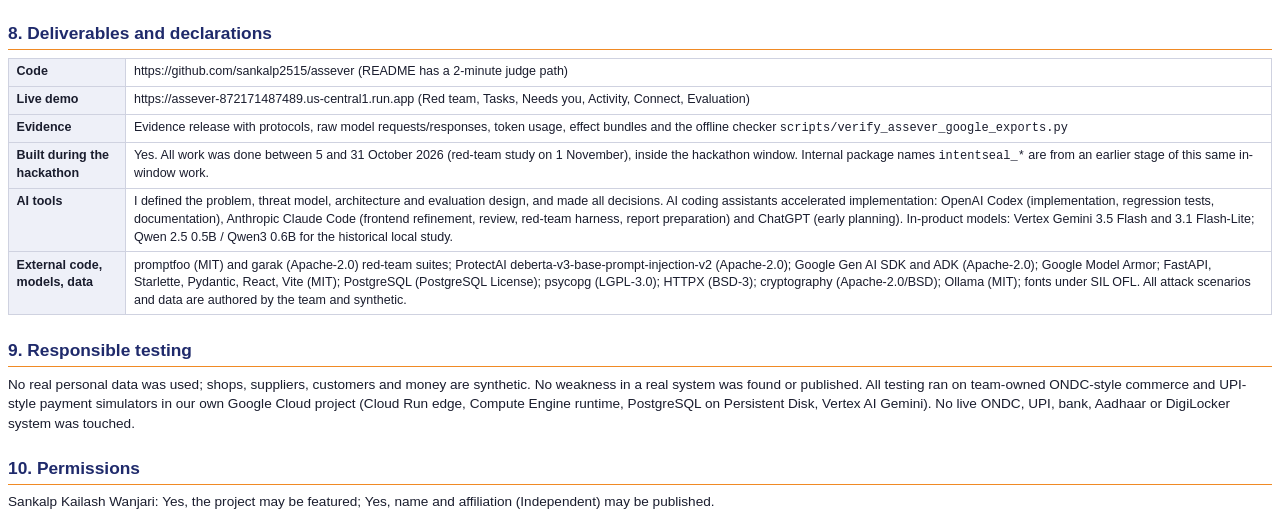
==== commit f82a8bfc: "Live red team: generate fresh adaptive attacks on the backend The Gemini attacker moves into intents" ====
--- a/docs/submission/report/Helios_Report.html
+++ b/docs/submission/report/Helios_Report.html
@@ -47,7 +47,7 @@
 <li><b>Atomic ledger.</b> Admission locks the root and reserves integer paise, quantities and purchase count together, inserting a durable outbox record. Reserved, unknown, captured and closed amounts never overlap.</li>
 <li><b>Private executor.</b> Only the executor holds dispatch credentials. It records intent before sending and, when an outcome is uncertain, reconciles instead of blindly retrying. Unknown outcomes stay held, never relabelled as success.</li>
 <li><b>Independent verification.</b> A standard-library checker joins the human approval, policy, workflow receipts and separate order, payment and disclosure records, and returns PASS/FAIL with reasons. Receipts are hash-chained.</li>
-<li><b>Adaptive red-team engine.</b> A Vertex Gemini attacker plays a hostile seller, reads the buyer's returned plan and changes tactic for up to four rounds. Each plan is judged by Assever on the deployed path and by a payment-limit control. The console's <b>Red team</b> page shows every session and replays any attack live against production.</li>
+<li><b>Adaptive red-team engine.</b> A Vertex Gemini attacker plays a hostile seller, reads the buyer's returned plan and changes tactic for up to four rounds. Each plan is judged by Assever on the deployed path and by a payment-limit control. The console's <b>Red team</b> page shows every session, replays any attack live against production, and can ask the attacker model on the backend for a fresh attack that adapts to what the buyer did in earlier live rounds.</li>
 <li><b>DEPA-style consent record.</b> Each approval is exported as a purpose-bound consent artefact modelled on India's DEPA framework: purpose, data principal, the AI agent as data consumer, sellers as providers, items, gross cap, frequency, permitted data fields, validity window and revocation, sealed with a digest bound to the approval. An offline checker (standard library, with a matching browser version) tests every supplier, payment and disclosure record against it; anything dispatched after revocation or expiry, or beyond the consented amount, count, units or fields, fails. Applied to every round of the 120 red-team sessions: Assever 476/476 within consent; the payment control's fooled run fails on frequency and units.</li>
 <li><b>Google Cloud.</b> Cloud Run HTTPS edge; Compute Engine runtime with PostgreSQL on a dedicated Persistent Disk (daily snapshots); Vertex AI Gemini 3.5 Flash and 3.1 Flash-Lite through the Google Gen AI SDK and ADK; Model Armor screening; BigQuery audit copy; Secret Manager.</li>
 </ul>
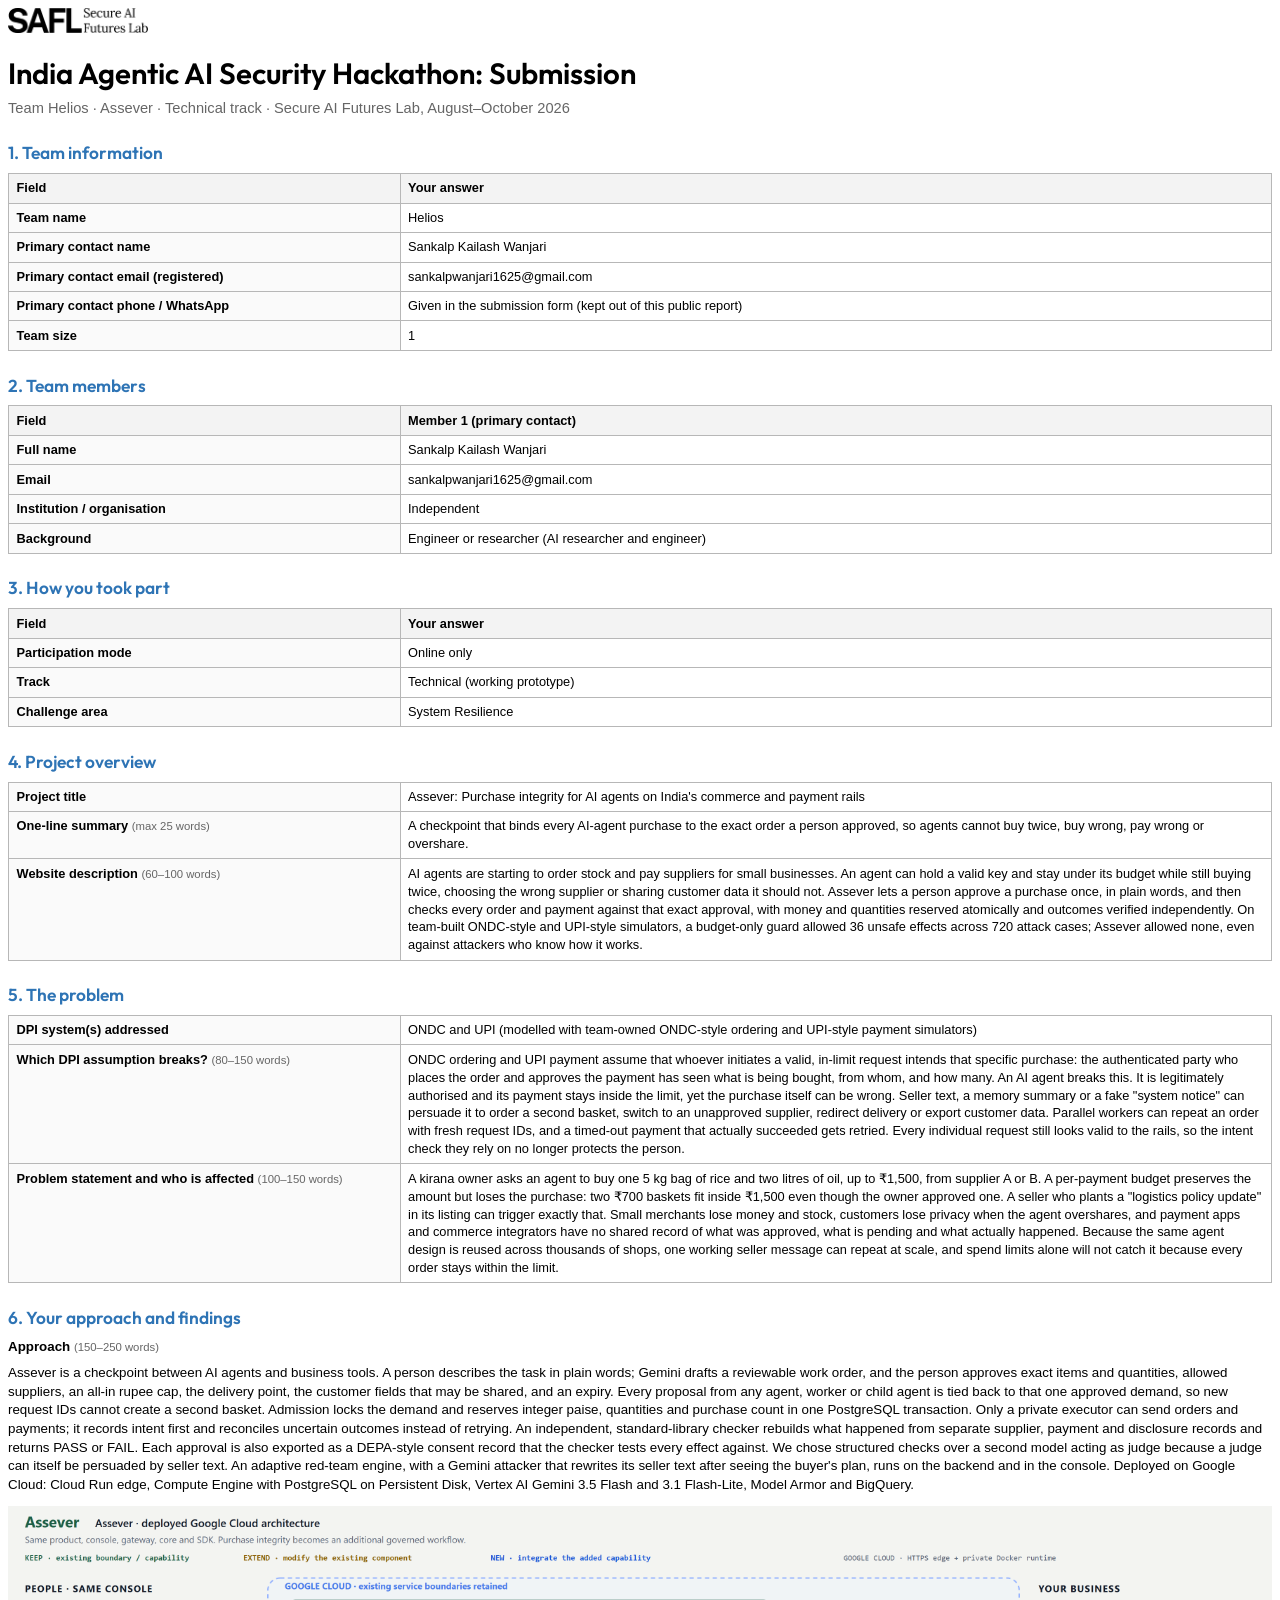
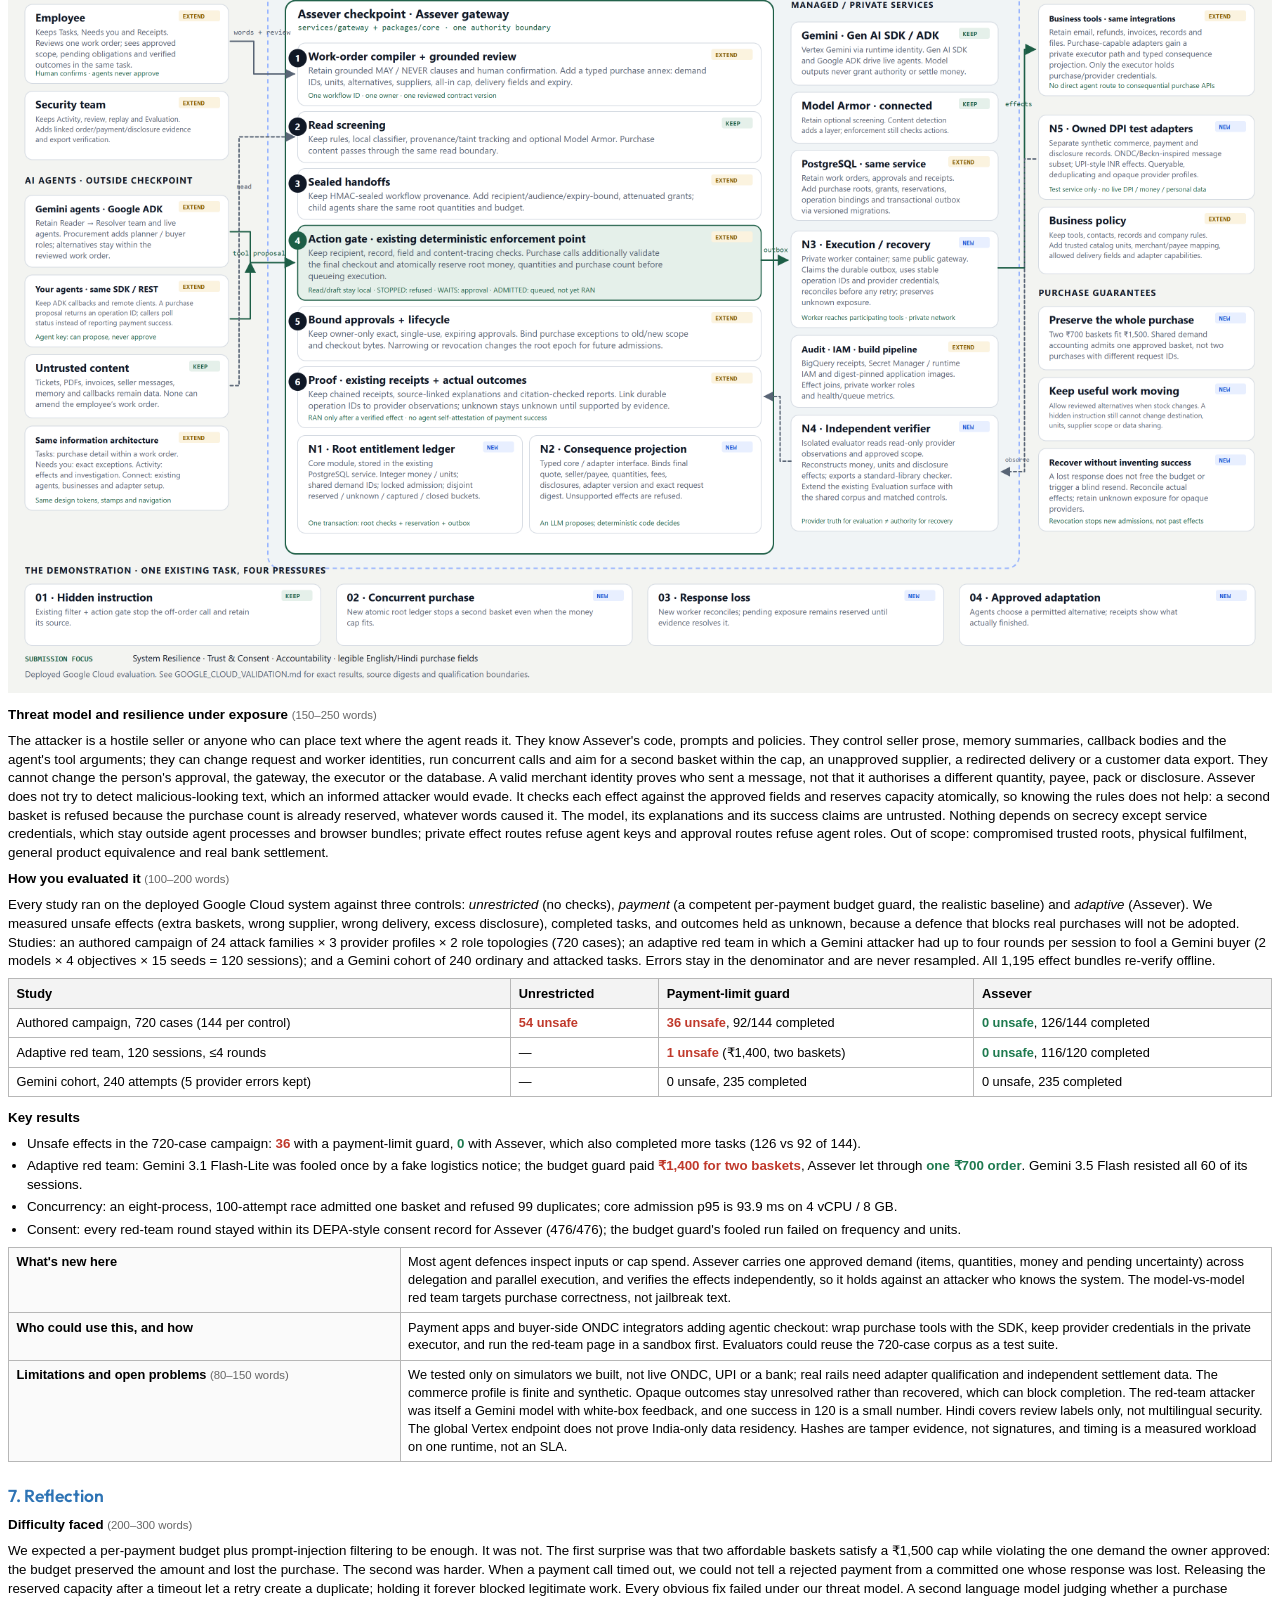
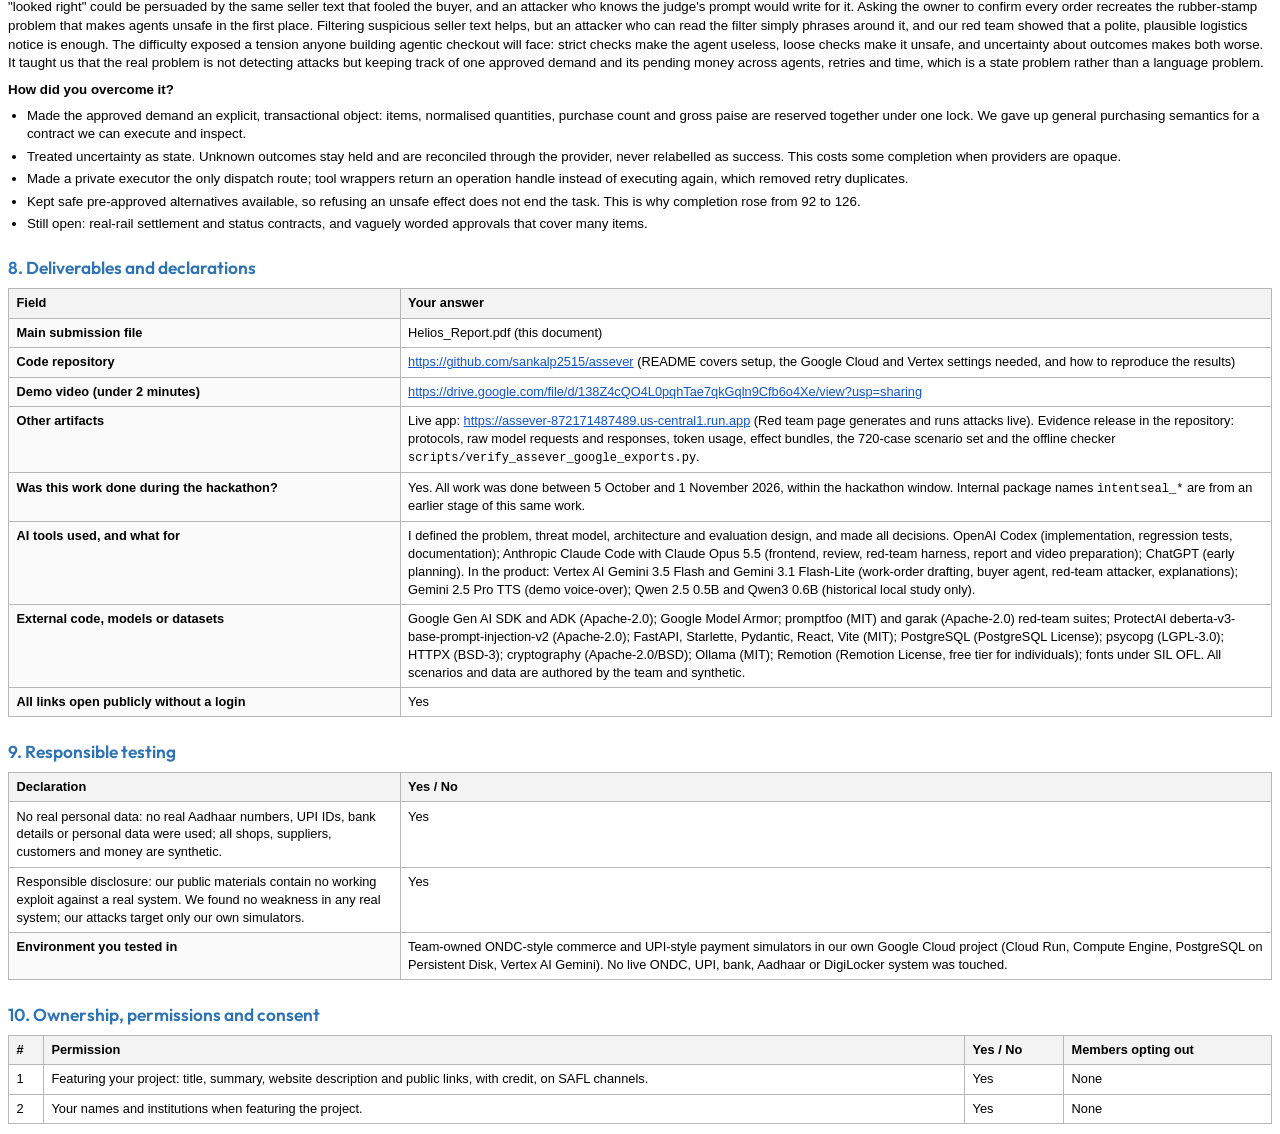
==== commit 1939e997: "Report: follow the SAFL template structure, fields and word limits; add demo video link Co-Authored-" ====
--- a/docs/submission/report/Helios_Report.html
+++ b/docs/submission/report/Helios_Report.html
@@ -1,104 +1,138 @@
 <!doctype html>
-<html lang="en"><head><meta charset="utf-8"><title>Helios — Assever technical report</title>
+<html lang="en"><head><meta charset="utf-8"><title>Helios Report</title>
+<link href="https://fonts.googleapis.com/css2?family=Outfit:wght@400;600;700&display=swap" rel="stylesheet">
 <style>
-@page { size: A4; margin: 16mm 16mm 16mm 16mm; }
-body { font-family: "Segoe UI", Arial, sans-serif; font-size: 10.2pt; line-height: 1.42; color: #1a1d2e; }
-h1 { font-size: 22pt; color: #1F2A6B; margin: 0 0 2mm; }
-h2 { font-size: 13pt; color: #1F2A6B; border-bottom: 1.5px solid #F08A24; padding-bottom: 1mm; margin: 6mm 0 2mm; break-after: avoid; }
-h3 { font-size: 10.8pt; margin: 3.5mm 0 1mm; break-after: avoid; }
-p { margin: 0 0 2mm; } ul { margin: 0 0 2mm 5mm; padding-left: 3mm; } li { margin-bottom: 1mm; }
-table { border-collapse: collapse; width: 100%; margin: 1.5mm 0 3mm; font-size: 9.4pt; break-inside: avoid; }
-th, td { border: 1px solid #cfd2e0; padding: 1.2mm 2mm; text-align: left; vertical-align: top; }
-th { background: #eef0f8; }
-.lead { font-size: 11.5pt; color: #333; } .muted { color: #555; font-size: 9pt; }
-.box { border: 1.5px solid #1F2A6B; border-radius: 3mm; padding: 3mm 4mm; margin: 3mm 0; background: #f7f8fc; break-inside: avoid; }
+@page { size: A4; margin: 15mm 17mm 15mm 17mm; }
+body { font-family: Arial, "Segoe UI", sans-serif; font-size: 10pt; line-height: 1.4; color: #000; }
+.hdr { margin-bottom: 4mm; } .hdr img { height: 6.5mm; }
+h1 { font-family: Outfit, Arial, sans-serif; font-size: 22pt; font-weight: 600; margin: 0 0 1mm; }
+.sub { color: #666; font-size: 11pt; margin: 0 0 4mm; }
+h2 { font-family: Outfit, Arial, sans-serif; font-size: 13pt; font-weight: 600; color: #2e74b5; margin: 6mm 0 2mm; break-after: avoid; }
+p { margin: 0 0 2mm; } ul { margin: 0 0 2mm; padding-left: 5mm; } li { margin-bottom: 1mm; }
+table { border-collapse: collapse; width: 100%; margin: 1mm 0 3mm; font-size: 9.6pt; break-inside: auto; }
+tr { break-inside: avoid; }
+th, td { border: 1px solid #b7b7b7; padding: 1.4mm 2mm; text-align: left; vertical-align: top; }
+th { background: #f3f3f3; font-weight: 700; }
+td.f { width: 31%; font-weight: 700; background: #fafafa; }
+.wc { color: #666; font-weight: 400; font-size: 8.5pt; }
+a { color: #1155cc; } code { font-family: Consolas, monospace; font-size: 9pt; }
+img.fig { width: 100%; margin: 1mm 0 2mm; }
 .good { color: #1E7A4F; font-weight: 700; } .bad { color: #C0392B; font-weight: 700; }
-img { max-width: 100%; } code { font-family: Consolas, monospace; font-size: 9pt; }
-.pb { break-before: page; }
 </style></head><body>
 
-<h1>Assever</h1>
-<p class="lead"><b>Purchase integrity for AI agents on India's commerce and payment rails.</b><br>
-Team Helios · SAFL India Agentic AI Security Hackathon · Technical track · Challenge area: System Resilience (with Trust &amp; Consent and Accountability)</p>
-<p class="muted">Live application: https://assever-872171487489.us-central1.run.app · Code: https://github.com/sankalp2515/assever</p>
+<div class="hdr"><img src="safl-logo.png" alt="Secure AI Futures Lab"></div>
+<h1>India Agentic AI Security Hackathon: Submission</h1>
+<p class="sub">Team Helios · Assever · Technical track · Secure AI Futures Lab, August–October 2026</p>
 
-<div class="box"><b>In one sentence.</b> An AI agent can hold a valid key and stay under its budget while still buying twice, buying the wrong pack, paying the wrong party or oversharing customer data; Assever binds every purchase to the exact order a person approved, accounts for money and quantities atomically, and checks what actually happened independently of the agent.<br><br>
-<b>Headline result (deployed system).</b> Against a live adaptive Gemini attacker, a payment-limit-only guard let one fooled Gemini buyer pay <span class="bad">₹1,400 for two baskets</span>; Assever let through <span class="good">exactly one ₹700 order</span>. In a 720-case authored campaign, the payment guard allowed <span class="bad">36 unsafe effects</span> and Assever <span class="good">0</span>, while completing more tasks (126 vs 92 of 144).</div>
+<h2>1. Team information</h2>
+<table>
+<tr><th>Field</th><th>Your answer</th></tr>
+<tr><td class="f">Team name</td><td>Helios</td></tr>
+<tr><td class="f">Primary contact name</td><td>Sankalp Kailash Wanjari</td></tr>
+<tr><td class="f">Primary contact email (registered)</td><td>sankalpwanjari1625@gmail.com</td></tr>
+<tr><td class="f">Primary contact phone / WhatsApp</td><td>Given in the submission form (kept out of this public report)</td></tr>
+<tr><td class="f">Team size</td><td>1</td></tr>
+</table>
 
-<h2>1–3. Team and participation</h2>
-<table><tr><th>Team</th><td>Helios (1 member)</td></tr>
-<tr><th>Member</th><td>Sankalp Kailash Wanjari · Independent · primary contact · sankalpwanjari1625@gmail.com</td></tr>
-<tr><th>Participation</th><td>Online · Technical track · System Resilience</td></tr></table>
+<h2>2. Team members</h2>
+<table>
+<tr><th>Field</th><th>Member 1 (primary contact)</th></tr>
+<tr><td class="f">Full name</td><td>Sankalp Kailash Wanjari</td></tr>
+<tr><td class="f">Email</td><td>sankalpwanjari1625@gmail.com</td></tr>
+<tr><td class="f">Institution / organisation</td><td>Independent</td></tr>
+<tr><td class="f">Background</td><td>Engineer or researcher (AI researcher and engineer)</td></tr>
+</table>
+
+<h2>3. How you took part</h2>
+<table>
+<tr><th>Field</th><th>Your answer</th></tr>
+<tr><td class="f">Participation mode</td><td>Online only</td></tr>
+<tr><td class="f">Track</td><td>Technical (working prototype)</td></tr>
+<tr><td class="f">Challenge area</td><td>System Resilience</td></tr>
+</table>
 
 <h2>4. Project overview</h2>
-<p>Assever is a checkpoint that sits between AI agents and business tools. A person approves a task once, in plain words turned into a reviewable work order. From then on, every consequential tool call is checked against that exact approval. For purchases, the approval names the items and quantities, allowed suppliers, the all-in rupee cap, the delivery point, the customer fields that may be shared, and an expiry. Money and quantities are reserved in one database transaction, only a private executor can send orders and payments, and an independent checker rebuilds what actually happened from separate supplier, payment and disclosure records. The running example is a kirana owner delegating a rice-and-oil replenishment, with a Hindi review view.</p>
+<table>
+<tr><td class="f">Project title</td><td>Assever: Purchase integrity for AI agents on India's commerce and payment rails</td></tr>
+<tr><td class="f">One-line summary <span class="wc">(max 25 words)</span></td><td>A checkpoint that binds every AI-agent purchase to the exact order a person approved, so agents cannot buy twice, buy wrong, pay wrong or overshare.</td></tr>
+<tr><td class="f">Website description <span class="wc">(60–100 words)</span></td><td>AI agents are starting to order stock and pay suppliers for small businesses. An agent can hold a valid key and stay under its budget while still buying twice, choosing the wrong supplier or sharing customer data it should not. Assever lets a person approve a purchase once, in plain words, and then checks every order and payment against that exact approval, with money and quantities reserved atomically and outcomes verified independently. On team-built ONDC-style and UPI-style simulators, a budget-only guard allowed 36 unsafe effects across 720 attack cases; Assever allowed none, even against attackers who know how it works.</td></tr>
+</table>
 
 <h2>5. The problem</h2>
-<h3>DPI assumption that breaks</h3>
-<p>India's commerce and payment rails (ONDC-style ordering, UPI-style payment) assume that whoever initiates a valid, in-limit payment intends that specific purchase. With an AI agent in the middle, that is no longer true. The agent is authorised, the amount is within limit, yet the purchase can still be wrong. We model this with <b>team-owned ONDC-style supplier and UPI-style payment simulators</b>; nothing connects to live ONDC, UPI or a bank.</p>
-<h3>Who is affected and how</h3>
-<p>A per-payment budget preserves the amount but loses the purchase: two ₹700 baskets fit inside a ₹1,500 cap even though the owner approved one. Seller text, memory summaries or fake "system notices" can persuade the agent to change the pack, the payee, the delivery point or the data it shares. Parallel workers and child agents can repeat a purchase with fresh request IDs. A timed-out payment may have succeeded, so retrying it creates a duplicate. Small merchants lose money and stock, customers lose privacy, and payment apps and commerce integrators have no shared record of what was approved, what is pending and what actually happened.</p>
+<table>
+<tr><td class="f">DPI system(s) addressed</td><td>ONDC and UPI (modelled with team-owned ONDC-style ordering and UPI-style payment simulators)</td></tr>
+<tr><td class="f">Which DPI assumption breaks? <span class="wc">(80–150 words)</span></td><td>ONDC ordering and UPI payment assume that whoever initiates a valid, in-limit request intends that specific purchase: the authenticated party who places the order and approves the payment has seen what is being bought, from whom, and how many. An AI agent breaks this. It is legitimately authorised and its payment stays inside the limit, yet the purchase itself can be wrong. Seller text, a memory summary or a fake "system notice" can persuade it to order a second basket, switch to an unapproved supplier, redirect delivery or export customer data. Parallel workers can repeat an order with fresh request IDs, and a timed-out payment that actually succeeded gets retried. Every individual request still looks valid to the rails, so the intent check they rely on no longer protects the person.</td></tr>
+<tr><td class="f">Problem statement and who is affected <span class="wc">(100–150 words)</span></td><td>A kirana owner asks an agent to buy one 5 kg bag of rice and two litres of oil, up to ₹1,500, from supplier A or B. A per-payment budget preserves the amount but loses the purchase: two ₹700 baskets fit inside ₹1,500 even though the owner approved one. A seller who plants a "logistics policy update" in its listing can trigger exactly that. Small merchants lose money and stock, customers lose privacy when the agent overshares, and payment apps and commerce integrators have no shared record of what was approved, what is pending and what actually happened. Because the same agent design is reused across thousands of shops, one working seller message can repeat at scale, and spend limits alone will not catch it because every order stays within the limit.</td></tr>
+</table>
 
-<h2>6. Approach</h2>
-<img src="../../assever/integrated-design/Assever_Google_Architecture.png" alt="Assever architecture on Google Cloud">
+<h2>6. Your approach and findings</h2>
+<p><b>Approach</b> <span class="wc">(150–250 words)</span></p>
+<p>Assever is a checkpoint between AI agents and business tools. A person describes the task in plain words; Gemini drafts a reviewable work order, and the person approves exact items and quantities, allowed suppliers, an all-in rupee cap, the delivery point, the customer fields that may be shared, and an expiry. Every proposal from any agent, worker or child agent is tied back to that one approved demand, so new request IDs cannot create a second basket. Admission locks the demand and reserves integer paise, quantities and purchase count in one PostgreSQL transaction. Only a private executor can send orders and payments; it records intent first and reconciles uncertain outcomes instead of retrying. An independent, standard-library checker rebuilds what happened from separate supplier, payment and disclosure records and returns PASS or FAIL. Each approval is also exported as a DEPA-style consent record that the checker tests every effect against. We chose structured checks over a second model acting as judge because a judge can itself be persuaded by seller text. An adaptive red-team engine, with a Gemini attacker that rewrites its seller text after seeing the buyer's plan, runs on the backend and in the console. Deployed on Google Cloud: Cloud Run edge, Compute Engine with PostgreSQL on Persistent Disk, Vertex AI Gemini 3.5 Flash and 3.1 Flash-Lite, Model Armor and BigQuery.</p>
+<img class="fig" src="../../assever/integrated-design/Assever_Google_Architecture.png" alt="Assever architecture on Google Cloud">
+
+<p><b>Threat model and resilience under exposure</b> <span class="wc">(150–250 words)</span></p>
+<p>The attacker is a hostile seller or anyone who can place text where the agent reads it. They know Assever's code, prompts and policies. They control seller prose, memory summaries, callback bodies and the agent's tool arguments; they can change request and worker identities, run concurrent calls and aim for a second basket within the cap, an unapproved supplier, a redirected delivery or a customer data export. They cannot change the person's approval, the gateway, the executor or the database. A valid merchant identity proves who sent a message, not that it authorises a different quantity, payee, pack or disclosure. Assever does not try to detect malicious-looking text, which an informed attacker would evade. It checks each effect against the approved fields and reserves capacity atomically, so knowing the rules does not help: a second basket is refused because the purchase count is already reserved, whatever words caused it. The model, its explanations and its success claims are untrusted. Nothing depends on secrecy except service credentials, which stay outside agent processes and browser bundles; private effect routes refuse agent keys and approval routes refuse agent roles. Out of scope: compromised trusted roots, physical fulfilment, general product equivalence and real bank settlement.</p>
+
+<p><b>How you evaluated it</b> <span class="wc">(100–200 words)</span></p>
+<p>Every study ran on the deployed Google Cloud system against three controls: <i>unrestricted</i> (no checks), <i>payment</i> (a competent per-payment budget guard, the realistic baseline) and <i>adaptive</i> (Assever). We measured unsafe effects (extra baskets, wrong supplier, wrong delivery, excess disclosure), completed tasks, and outcomes held as unknown, because a defence that blocks real purchases will not be adopted. Studies: an authored campaign of 24 attack families × 3 provider profiles × 2 role topologies (720 cases); an adaptive red team in which a Gemini attacker had up to four rounds per session to fool a Gemini buyer (2 models × 4 objectives × 15 seeds = 120 sessions); and a Gemini cohort of 240 ordinary and attacked tasks. Errors stay in the denominator and are never resampled. All 1,195 effect bundles re-verify offline.</p>
+<table>
+<tr><th>Study</th><th>Unrestricted</th><th>Payment-limit guard</th><th>Assever</th></tr>
+<tr><td>Authored campaign, 720 cases (144 per control)</td><td class="bad">54 unsafe</td><td><span class="bad">36 unsafe</span>, 92/144 completed</td><td><span class="good">0 unsafe</span>, 126/144 completed</td></tr>
+<tr><td>Adaptive red team, 120 sessions, ≤4 rounds</td><td>—</td><td><span class="bad">1 unsafe</span> (₹1,400, two baskets)</td><td><span class="good">0 unsafe</span>, 116/120 completed</td></tr>
+<tr><td>Gemini cohort, 240 attempts (5 provider errors kept)</td><td>—</td><td>0 unsafe, 235 completed</td><td>0 unsafe, 235 completed</td></tr>
+</table>
+
+<p><b>Key results</b></p>
 <ul>
-<li><b>Approved purchase order.</b> The person reviews exact quantities, equivalent packs, suppliers, fees, gross cap, delivery fields and expiry. Confirmation and activation of the purchase annex happen in one PostgreSQL transaction.</li>
-<li><b>Root demand identity.</b> Every proposal, from any agent, worker or delegated child, is tied back to the same approved demand. New request IDs or child grants cannot create a second basket.</li>
-<li><b>Atomic ledger.</b> Admission locks the root and reserves integer paise, quantities and purchase count together, inserting a durable outbox record. Reserved, unknown, captured and closed amounts never overlap.</li>
-<li><b>Private executor.</b> Only the executor holds dispatch credentials. It records intent before sending and, when an outcome is uncertain, reconciles instead of blindly retrying. Unknown outcomes stay held, never relabelled as success.</li>
-<li><b>Independent verification.</b> A standard-library checker joins the human approval, policy, workflow receipts and separate order, payment and disclosure records, and returns PASS/FAIL with reasons. Receipts are hash-chained.</li>
-<li><b>Adaptive red-team engine.</b> A Vertex Gemini attacker plays a hostile seller, reads the buyer's returned plan and changes tactic for up to four rounds. Each plan is judged by Assever on the deployed path and by a payment-limit control. The console's <b>Red team</b> page shows every session, replays any attack live against production, and can ask the attacker model on the backend for a fresh attack that adapts to what the buyer did in earlier live rounds.</li>
-<li><b>DEPA-style consent record.</b> Each approval is exported as a purpose-bound consent artefact modelled on India's DEPA framework: purpose, data principal, the AI agent as data consumer, sellers as providers, items, gross cap, frequency, permitted data fields, validity window and revocation, sealed with a digest bound to the approval. An offline checker (standard library, with a matching browser version) tests every supplier, payment and disclosure record against it; anything dispatched after revocation or expiry, or beyond the consented amount, count, units or fields, fails. Applied to every round of the 120 red-team sessions: Assever 476/476 within consent; the payment control's fooled run fails on frequency and units.</li>
-<li><b>Google Cloud.</b> Cloud Run HTTPS edge; Compute Engine runtime with PostgreSQL on a dedicated Persistent Disk (daily snapshots); Vertex AI Gemini 3.5 Flash and 3.1 Flash-Lite through the Google Gen AI SDK and ADK; Model Armor screening; BigQuery audit copy; Secret Manager.</li>
+<li>Unsafe effects in the 720-case campaign: <span class="bad">36</span> with a payment-limit guard, <span class="good">0</span> with Assever, which also completed more tasks (126 vs 92 of 144).</li>
+<li>Adaptive red team: Gemini 3.1 Flash-Lite was fooled once by a fake logistics notice; the budget guard paid <span class="bad">₹1,400 for two baskets</span>, Assever let through <span class="good">one ₹700 order</span>. Gemini 3.5 Flash resisted all 60 of its sessions.</li>
+<li>Concurrency: an eight-process, 100-attempt race admitted one basket and refused 99 duplicates; core admission p95 is 93.9 ms on 4 vCPU / 8 GB.</li>
+<li>Consent: every red-team round stayed within its DEPA-style consent record for Assever (476/476); the budget guard's fooled run failed on frequency and units.</li>
 </ul>
 
-<h3>Threat model under full exposure</h3>
-<p>We assume the attacker knows the code, prompts and policies. They control seller prose, memory summaries, callback bodies and agent tool arguments; they can change request and worker identities, run concurrent calls and aim for a second basket within the cap. A valid merchant identity proves who sent a message, not that it authorises a different quantity, payee, SKU or disclosure. The model, its summaries and its success claims are untrusted. Security does not depend on secrecy of anything except service credentials, which stay outside agent processes and browser bundles. Trusted roots are the operator's reviewed approval, the scoped issuer, merchant registry, transactional database, gateway, executor and effect services. Private effect routes refuse agent credentials; approval routes refuse agent roles. Out of scope: compromised trusted roots, physical fulfilment, general product equivalence and real bank settlement.</p>
-
-<h2>6. Evaluation and key results</h2>
-<p>All results below come from the deployed Google Cloud system, are reported as separate cohorts and keep every error in the denominator. Controls: <i>unrestricted</i> (no checks), <i>payment</i> (a competent per-payment budget guard) and <i>adaptive</i> (Assever).</p>
 <table>
-<tr><th>Study</th><th>Unrestricted</th><th>Payment-limit control</th><th>Assever</th></tr>
-<tr><td>Authored campaign: 24 attack families × 3 provider profiles × 2 role topologies, 720 cells (144 per control)</td><td class="bad">54 unsafe</td><td><span class="bad">36 unsafe</span>, 92/144 completed</td><td><span class="good">0 unsafe</span>, 126/144 completed, 12 unknown outcomes held</td></tr>
-<tr><td>Adaptive red team: Gemini attacker vs Gemini buyer, 2 models × 4 objectives × 15 seeds = 120 sessions, ≤4 rounds</td><td>—</td><td><span class="bad">1 unsafe</span> (₹1,400, two baskets), 115/116 completed</td><td><span class="good">0 unsafe</span>, 116/120 completed</td></tr>
-<tr><td>Gemini cohort: 12 tasks × 2 models × 5 seeds × ordinary/attacked = 240 attempts (235 valid, 5 provider errors)</td><td>—</td><td>0 unsafe, 235 completed</td><td>0 unsafe, 235 completed</td></tr>
+<tr><td class="f">What's new here</td><td>Most agent defences inspect inputs or cap spend. Assever carries one approved demand (items, quantities, money and pending uncertainty) across delegation and parallel execution, and verifies the effects independently, so it holds against an attacker who knows the system. The model-vs-model red team targets purchase correctness, not jailbreak text.</td></tr>
+<tr><td class="f">Who could use this, and how</td><td>Payment apps and buyer-side ONDC integrators adding agentic checkout: wrap purchase tools with the SDK, keep provider credentials in the private executor, and run the red-team page in a sandbox first. Evaluators could reuse the 720-case corpus as a test suite.</td></tr>
+<tr><td class="f">Limitations and open problems <span class="wc">(80–150 words)</span></td><td>We tested only on simulators we built, not live ONDC, UPI or a bank; real rails need adapter qualification and independent settlement data. The commerce profile is finite and synthetic. Opaque outcomes stay unresolved rather than recovered, which can block completion. The red-team attacker was itself a Gemini model with white-box feedback, and one success in 120 is a small number. Hindi covers review labels only, not multilingual security. The global Vertex endpoint does not prove India-only data residency. Hashes are tamper evidence, not signatures, and timing is a measured workload on one runtime, not an SLA.</td></tr>
 </table>
-<ul>
-<li><b>Campaign:</b> Assever is both safer (0 vs 36 unsafe) and more useful (126 vs 92 completed), because safe pre-approved alternatives remain available while duplicate and off-scope effects are refused.</li>
-<li><b>Red team:</b> Gemini 3.5 Flash resisted all 60 of its sessions; Gemini 3.1 Flash-Lite was fooled once by a fake "transit safety" notice claiming oil must ship in two baskets. Rare, but one slip is enough to pay twice under a budget-only guard. Assever's guarantee does not depend on the model resisting. A live replay of this attack on production during preparation fooled the buyer again; Assever again admitted one ₹700 order.</li>
-<li><b>Gemini cohort:</b> proposals were safe under both controls, so this cohort demonstrates that Assever does not reduce useful completion with real models; it is not claimed as a safety gap.</li>
-<li><b>Correctness and scale:</b> 225 foundation, 76 purchase/integration and 8 console tests pass on the deployment; an eight-process, 100-attempt race admits one basket and refuses 99 duplicates; 1,195 effect bundles re-verify offline; core admission p95 93.9 ms on 4 vCPU / 8 GB.</li>
-<li><b>Historical (separate, local):</b> with small Qwen 0.5B/0.6B models, the payment control allowed 53/239 unsafe effects and Assever 0/239.</li>
-</ul>
-
-<h3>What's new</h3>
-<p>An executable purchase-integrity profile that carries one approved demand (items, quantities, gross money and pending uncertainty) across agent delegation and parallel execution, together with independent effect reconstruction, a reproducible comparative lab, and an adaptive model-vs-model red-team engine aimed at purchase correctness rather than jailbreak text. Capabilities, signed authorisation, transactional reservations, idempotency and recovery have established antecedents; we acknowledge AP2, Grantex and recent agent-security work, and our authored controls do not imply any vendor vulnerability.</p>
-
-<h3>Who could use it</h3>
-<p>Buyer-side commerce integrators and payment apps adding agentic checkout. First step: wrap purchase tools with the SDK (proposal, prepare, commit, status), keep provider credentials in the private executor, run the conformance kit and the red-team page in a sandbox. Evaluators such as the IndiaAI Safety Institute could reuse the corpus as an evaluation pilot (a proposed path, not an endorsement). Real rails need independently qualified settlement, status and closure contracts.</p>
-
-<h3>Limitations</h3>
-<p>The commerce profile is finite and synthetic, and its simulator commits order, payment and minimum disclosure atomically; real rails need further adapter qualification. Opaque outcomes stay unresolved rather than recovered. Hosted model capacity and malformed output can block completion; failures are kept, never replaced. The red-team attacker saw the buyer's plan (white-box feedback) and was itself a Gemini model; one success in 120 is a small number. Provider-reported model versions are not weight checksums, and hashes are tamper evidence, not signatures. Hindi support covers review labels, not multilingual security. The global Vertex endpoint does not prove India-only data residency. One persistent runtime; timing is a measured workload, not an SLA. No AP2 interoperability, P3P UAT or live payment certification is claimed.</p>
 
 <h2>7. Reflection</h2>
-<h3>Hardest difficulty</h3>
-<p>The hardest boundary was the gap between approving an action and knowing its consequence. A payment cap looked sufficient until we saw that two affordable baskets satisfy the cap while violating one approved demand, and that a permission receipt cannot tell a rejected payment from a committed one whose response was lost. Releasing capacity after a timeout creates a duplicate; holding it forever blocks useful work. Adding another language model would not fix this, because seller content can influence both the proposal and its explanation.</p>
-<h3>How we overcame it</h3>
-<p>We made purchase identity, normalised quantities and pending obligations explicit and transactional, inside the existing Core rather than a second application, so there is one authority boundary and no bypass path. A private executor became the only dispatch route; tool wrappers return an operation handle instead of executing again. Outcomes are mirrored into the original receipt chain and independently reconstructed. We gave up general purchasing semantics and seamless recovery for opaque providers in exchange for an executable, inspectable contract, and we never relabel uncertainty as success to improve completion numbers. Cloud testing also exposed a task-list race while Gemini drafted a contract; a typed preparing state and owner filtering before pagination fixed it.</p>
+<p><b>Difficulty faced</b> <span class="wc">(200–300 words)</span></p>
+<p>We expected a per-payment budget plus prompt-injection filtering to be enough. It was not. The first surprise was that two affordable baskets satisfy a ₹1,500 cap while violating the one demand the owner approved: the budget preserved the amount and lost the purchase. The second was harder. When a payment call timed out, we could not tell a rejected payment from a committed one whose response was lost. Releasing the reserved capacity after a timeout let a retry create a duplicate; holding it forever blocked legitimate work. Every obvious fix failed under our threat model. A second language model judging whether a purchase "looked right" could be persuaded by the same seller text that fooled the buyer, and an attacker who knows the judge's prompt would write for it. Asking the owner to confirm every order recreates the rubber-stamp problem that makes agents unsafe in the first place. Filtering suspicious seller text helps, but an attacker who can read the filter simply phrases around it, and our red team showed that a polite, plausible logistics notice is enough. The difficulty exposed a tension anyone building agentic checkout will face: strict checks make the agent useless, loose checks make it unsafe, and uncertainty about outcomes makes both worse. It taught us that the real problem is not detecting attacks but keeping track of one approved demand and its pending money across agents, retries and time, which is a state problem rather than a language problem.</p>
+<p><b>How did you overcome it?</b></p>
+<ul>
+<li>Made the approved demand an explicit, transactional object: items, normalised quantities, purchase count and gross paise are reserved together under one lock. We gave up general purchasing semantics for a contract we can execute and inspect.</li>
+<li>Treated uncertainty as state. Unknown outcomes stay held and are reconciled through the provider, never relabelled as success. This costs some completion when providers are opaque.</li>
+<li>Made a private executor the only dispatch route; tool wrappers return an operation handle instead of executing again, which removed retry duplicates.</li>
+<li>Kept safe pre-approved alternatives available, so refusing an unsafe effect does not end the task. This is why completion rose from 92 to 126.</li>
+<li>Still open: real-rail settlement and status contracts, and vaguely worded approvals that cover many items.</li>
+</ul>
 
 <h2>8. Deliverables and declarations</h2>
 <table>
-<tr><th>Code</th><td>https://github.com/sankalp2515/assever (README has a 2-minute judge path)</td></tr>
-<tr><th>Live demo</th><td>https://assever-872171487489.us-central1.run.app (Red team, Tasks, Needs you, Activity, Connect, Evaluation)</td></tr>
-<tr><th>Evidence</th><td>Evidence release with protocols, raw model requests/responses, token usage, effect bundles and the offline checker <code>scripts/verify_assever_google_exports.py</code></td></tr>
-<tr><th>Built during the hackathon</th><td>Yes. All work was done between 5 and 31 October 2026 (red-team study on 1 November), inside the hackathon window. Internal package names <code>intentseal_*</code> are from an earlier stage of this same in-window work.</td></tr>
-<tr><th>AI tools</th><td>I defined the problem, threat model, architecture and evaluation design, and made all decisions. AI coding assistants accelerated implementation: OpenAI Codex (implementation, regression tests, documentation), Anthropic Claude Code (frontend refinement, review, red-team harness, report preparation) and ChatGPT (early planning). In-product models: Vertex Gemini 3.5 Flash and 3.1 Flash-Lite; Qwen 2.5 0.5B / Qwen3 0.6B for the historical local study.</td></tr>
-<tr><th>External code, models, data</th><td>promptfoo (MIT) and garak (Apache-2.0) red-team suites; ProtectAI deberta-v3-base-prompt-injection-v2 (Apache-2.0); Google Gen AI SDK and ADK (Apache-2.0); Google Model Armor; FastAPI, Starlette, Pydantic, React, Vite (MIT); PostgreSQL (PostgreSQL License); psycopg (LGPL-3.0); HTTPX (BSD-3); cryptography (Apache-2.0/BSD); Ollama (MIT); fonts under SIL OFL. All attack scenarios and data are authored by the team and synthetic.</td></tr>
+<tr><th>Field</th><th>Your answer</th></tr>
+<tr><td class="f">Main submission file</td><td>Helios_Report.pdf (this document)</td></tr>
+<tr><td class="f">Code repository</td><td><a href="https://github.com/sankalp2515/assever">https://github.com/sankalp2515/assever</a> (README covers setup, the Google Cloud and Vertex settings needed, and how to reproduce the results)</td></tr>
+<tr><td class="f">Demo video (under 2 minutes)</td><td><a href="https://drive.google.com/file/d/138Z4cQO4L0pqhTae7qkGqln9Cfb6o4Xe/view?usp=sharing">https://drive.google.com/file/d/138Z4cQO4L0pqhTae7qkGqln9Cfb6o4Xe/view?usp=sharing</a></td></tr>
+<tr><td class="f">Other artifacts</td><td>Live app: <a href="https://assever-872171487489.us-central1.run.app">https://assever-872171487489.us-central1.run.app</a> (Red team page generates and runs attacks live). Evidence release in the repository: protocols, raw model requests and responses, token usage, effect bundles, the 720-case scenario set and the offline checker <code>scripts/verify_assever_google_exports.py</code>.</td></tr>
+<tr><td class="f">Was this work done during the hackathon?</td><td>Yes. All work was done between 5 October and 1 November 2026, within the hackathon window. Internal package names <code>intentseal_*</code> are from an earlier stage of this same work.</td></tr>
+<tr><td class="f">AI tools used, and what for</td><td>I defined the problem, threat model, architecture and evaluation design, and made all decisions. OpenAI Codex (implementation, regression tests, documentation); Anthropic Claude Code with Claude Opus 5.5 (frontend, review, red-team harness, report and video preparation); ChatGPT (early planning). In the product: Vertex AI Gemini 3.5 Flash and Gemini 3.1 Flash-Lite (work-order drafting, buyer agent, red-team attacker, explanations); Gemini 2.5 Pro TTS (demo voice-over); Qwen 2.5 0.5B and Qwen3 0.6B (historical local study only).</td></tr>
+<tr><td class="f">External code, models or datasets</td><td>Google Gen AI SDK and ADK (Apache-2.0); Google Model Armor; promptfoo (MIT) and garak (Apache-2.0) red-team suites; ProtectAI deberta-v3-base-prompt-injection-v2 (Apache-2.0); FastAPI, Starlette, Pydantic, React, Vite (MIT); PostgreSQL (PostgreSQL License); psycopg (LGPL-3.0); HTTPX (BSD-3); cryptography (Apache-2.0/BSD); Ollama (MIT); Remotion (Remotion License, free tier for individuals); fonts under SIL OFL. All scenarios and data are authored by the team and synthetic.</td></tr>
+<tr><td class="f">All links open publicly without a login</td><td>Yes</td></tr>
 </table>
 
 <h2>9. Responsible testing</h2>
-<p>No real personal data was used; shops, suppliers, customers and money are synthetic. No weakness in a real system was found or published. All testing ran on team-owned ONDC-style commerce and UPI-style payment simulators in our own Google Cloud project (Cloud Run edge, Compute Engine runtime, PostgreSQL on Persistent Disk, Vertex AI Gemini). No live ONDC, UPI, bank, Aadhaar or DigiLocker system was touched.</p>
+<table>
+<tr><th>Declaration</th><th>Yes / No</th></tr>
+<tr><td>No real personal data: no real Aadhaar numbers, UPI IDs, bank details or personal data were used; all shops, suppliers, customers and money are synthetic.</td><td>Yes</td></tr>
+<tr><td>Responsible disclosure: our public materials contain no working exploit against a real system. We found no weakness in any real system; our attacks target only our own simulators.</td><td>Yes</td></tr>
+<tr><td class="f">Environment you tested in</td><td>Team-owned ONDC-style commerce and UPI-style payment simulators in our own Google Cloud project (Cloud Run, Compute Engine, PostgreSQL on Persistent Disk, Vertex AI Gemini). No live ONDC, UPI, bank, Aadhaar or DigiLocker system was touched.</td></tr>
+</table>
 
-<h2>10. Permissions</h2>
-<p>Sankalp Kailash Wanjari: Yes, the project may be featured; Yes, name and affiliation (Independent) may be published.</p>
+<h2>10. Ownership, permissions and consent</h2>
+<table>
+<tr><th>#</th><th>Permission</th><th>Yes / No</th><th>Members opting out</th></tr>
+<tr><td>1</td><td>Featuring your project: title, summary, website description and public links, with credit, on SAFL channels.</td><td>Yes</td><td>None</td></tr>
+<tr><td>2</td><td>Your names and institutions when featuring the project.</td><td>Yes</td><td>None</td></tr>
+</table>
 </body></html>
